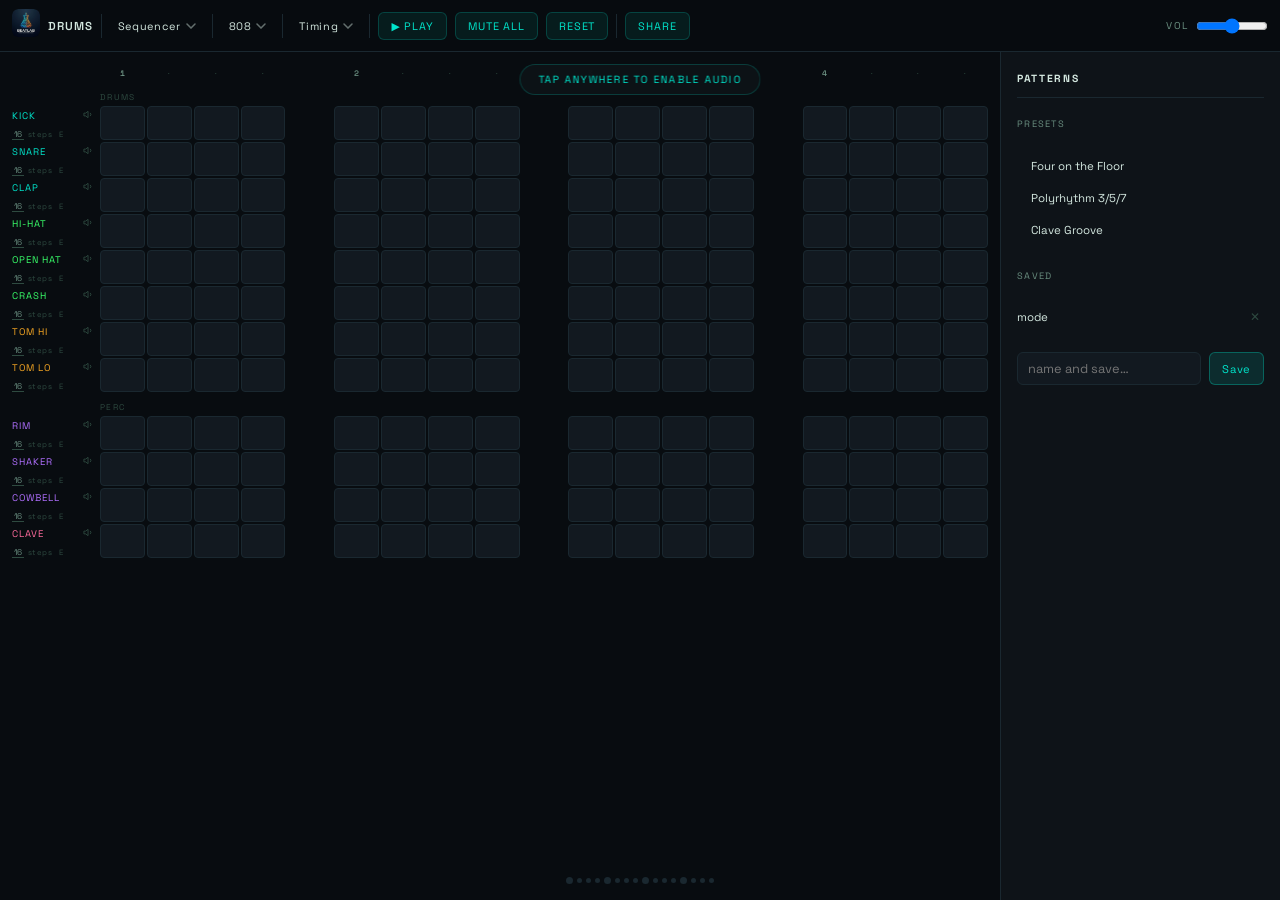
==== drums/index.html @ d1a71ca1 "Drums: fix iOS Safari audio — touchstart unlock + voiceShaker null guard iOS Safari requires AudioCo" ====
<!DOCTYPE html>
<html lang="en">
<head>
<meta charset="UTF-8">
<meta name="viewport" content="width=device-width, initial-scale=1.0, maximum-scale=1.0, user-scalable=no">
<title>Drums — BeatLab</title>
<link rel="icon" type="image/png" href="../icon.png">
<link href="https://fonts.googleapis.com/css2?family=Space+Grotesk:wght@300..700&display=swap" rel="stylesheet">
<style>
  :root {
    --bg:        #080c10;
    --surface:   #0e1318;
    --surface-2: #121920;
    --divider:   #1a2830;
    --text:      #d4e8e0;
    --muted:     #6a8f80;
    --faint:     #2e4a40;
    --teal:      #00e5cc;
    --green:     #39ff6a;
    --amber:     #f5a623;
    --purple:    #b06fff;
    --pink:      #ff6b9d;
    --topbar-h:  52px;
    --label-w:   88px;
    --panel-w:   280px;
  }

  * { box-sizing: border-box; margin: 0; padding: 0; -webkit-tap-highlight-color: transparent; user-select: none; }
  html, body { background: var(--bg); color: var(--text); font-family: 'Space Grotesk', system-ui, sans-serif; -webkit-font-smoothing: antialiased; height: 100%; overflow: hidden; -webkit-overflow-scrolling: touch; }

  /* ── TOP BAR ──────────────────────────────────────────────── */
  #topbar {
    position: fixed; top: 0; left: 0; right: 0; height: var(--topbar-h);
    background: rgba(8,12,16,0.92); backdrop-filter: blur(16px); -webkit-backdrop-filter: blur(16px);
    border-bottom: 1px solid var(--divider);
    display: flex; align-items: center; gap: 8px; padding: 0 12px;
    z-index: 100; overflow-x: auto; overflow-y: hidden;
  }
  .topbar-btn {
    font-family: inherit; font-size: 0.68rem; letter-spacing: 0.08em; text-transform: uppercase;
    color: var(--teal); background: rgba(0,229,204,0.08);
    border: 1px solid rgba(0,229,204,0.2); border-radius: 6px;
    padding: 6px 12px; cursor: pointer; white-space: nowrap; flex-shrink: 0;
    transition: background 120ms, border-color 120ms, color 120ms;
  }
  .topbar-btn:hover   { background: rgba(0,229,204,0.16); }
  .topbar-btn.playing { background: rgba(0,229,204,0.18); border-color: var(--teal); }
  .divider-v { width: 1px; height: 24px; background: var(--divider); flex-shrink: 0; }
  .ctrl-group { display: flex; align-items: center; gap: 8px; flex-shrink: 0; }
  .ctrl-label { font-size: 0.62rem; letter-spacing: 0.12em; text-transform: uppercase; color: var(--muted); }
  .ctrl-value {
    font-size: 0.7rem; color: var(--teal); width: 3.6ch; text-align: center;
    font-variant-numeric: tabular-nums; background: none; border: none;
    border-bottom: 1px solid var(--divider); padding: 0; font-family: inherit;
    -moz-appearance: textfield;
  }
  .ctrl-value:focus { outline: none; border-bottom-color: var(--teal); }
  .ctrl-value::-webkit-inner-spin-button,
  .ctrl-value::-webkit-outer-spin-button { -webkit-appearance: none; }
  #vol-slider { width: 72px; }
  #right-controls { margin-left: auto; display: flex; align-items: center; gap: 8px; flex-shrink: 0; }

  /* ── TOPBAR DROPDOWNS ─────────────────────────────────────── */
  .tb-drop { position: relative; flex-shrink: 0; }
  .tb-drop-btn {
    font-family: inherit; font-size: 0.68rem; letter-spacing: 0.06em;
    color: var(--text); background: none; border: none;
    padding: 6px 8px; cursor: pointer; white-space: nowrap;
    display: flex; align-items: center; gap: 5px;
    border-radius: 6px; transition: background 120ms, color 120ms;
  }
  .tb-drop-btn:hover { background: rgba(255,255,255,0.05); }
  .tb-drop-btn.open { color: var(--teal); }
  .tb-drop-btn svg { opacity: 0.45; transition: opacity 120ms; }
  .tb-drop-btn.open svg, .tb-drop-btn:hover svg { opacity: 0.8; }

  /* App logo button */
  #app-logo-btn {
    width: 28px; height: 28px; border-radius: 6px; flex-shrink: 0;
    background: none; border: none; padding: 0; cursor: pointer;
    overflow: hidden; opacity: 0.85; transition: opacity 120ms;
  }
  #app-logo-btn:hover { opacity: 1; }
  #app-logo-btn.open  { opacity: 1; }
  #app-logo-btn img   { width: 100%; height: 100%; object-fit: cover; display: block; border-radius: 6px; }

  .tb-drop-menu {
    display: none; position: fixed; top: var(--topbar-h); left: auto;
    min-width: 180px; background: var(--surface); border: 1px solid var(--divider);
    border-radius: 8px; z-index: 9000; box-shadow: 0 8px 24px rgba(0,0,0,0.5);
    overflow: hidden; flex-direction: column;
  }
  #app-nav-menu { min-width: 160px; }
  .bl-app-name {
    font-size: 0.72rem; font-weight: 600; letter-spacing: 0.08em;
    text-transform: uppercase; color: var(--text); white-space: nowrap; flex-shrink: 0;
  }
  @media (max-width: 600px) { .bl-app-name { display: none; } }
  .tb-drop-menu.open { display: flex; }
  .tb-drop-item {
    display: flex; align-items: center; gap: 10px;
    padding: 9px 14px; cursor: pointer; font-size: 0.72rem; color: var(--text);
    transition: background 100ms; text-decoration: none; white-space: nowrap;
    background: none; border: none; font-family: inherit; width: 100%; text-align: left;
  }
  .tb-drop-item:hover { background: rgba(0,229,204,0.08); color: var(--teal); }
  .tb-drop-item.active { color: var(--teal); }
  .tb-drop-item .dot { width: 7px; height: 7px; border-radius: 50%; flex-shrink: 0; }
  .tb-drop-divider { height: 1px; background: var(--divider); margin: 4px 0; }

  /* Timing dropdown inner layout */
  #timing-menu { min-width: 200px; padding: 10px 14px; gap: 10px; }
  .timing-row { display: flex; align-items: center; gap: 8px; }
  .timing-lbl { font-size: 0.6rem; letter-spacing: 0.1em; text-transform: uppercase; color: var(--muted); width: 60px; }

  /* Kit selector — now a dropdown */
  #kit-selector { display: none; }

  /* Rec trigger — lives above the pad grid in pads view */
  #pads-rec-trigger {
    font-family: inherit; font-size: 0.68rem; letter-spacing: 0.08em; text-transform: uppercase;
    color: var(--pink); background: rgba(255,107,157,0.08); border: 1px solid rgba(255,107,157,0.25);
    border-radius: 6px; padding: 6px 16px; cursor: pointer; white-space: nowrap; flex-shrink: 0;
    transition: background 120ms;
  }
  #pads-rec-trigger:hover { background: rgba(255,107,157,0.18); }
  #pads-rec-trigger.recording { background: var(--pink); color: #fff; border-color: var(--pink); animation: pulse-rec 500ms ease-in-out infinite; }
  @keyframes pulse-rec { 0%,100% { opacity:1; box-shadow: 0 0 10px var(--pink); } 50% { opacity:0.7; box-shadow: none; } }
  #pads-takes-btn {
    font-family: inherit; font-size: 0.68rem; letter-spacing: 0.08em; text-transform: uppercase;
    color: var(--teal); background: rgba(0,229,204,0.08); border: 1px solid rgba(0,229,204,0.2);
    border-radius: 6px; padding: 6px 14px; cursor: pointer; white-space: nowrap; flex-shrink: 0;
    transition: background 120ms;
  }
  #pads-takes-btn:hover { background: rgba(0,229,204,0.16); }

  /* mode-tab removed — replaced by view dropdown */

  /* ── PATTERNS ─────────────────────────────────────────────── */
  .tb-drop-section-lbl { padding: 6px 14px 3px; font-size: 0.6rem; letter-spacing: 0.12em; text-transform: uppercase; color: var(--muted); }
  #patterns-menu { max-height: calc(100vh - var(--topbar-h) - 24px); overflow-y: auto; overflow-x: hidden; }
  #patterns-list { max-height: none; }
  .pattern-row { display: flex; align-items: center; gap: 6px; padding: 7px 14px; cursor: pointer; transition: background 100ms; }
  .pattern-row:hover { background: rgba(0,229,204,0.08); }
  .pattern-row-name { flex: 1; font-size: 0.72rem; color: var(--text); white-space: nowrap; overflow: hidden; text-overflow: ellipsis; }
  .pattern-row-del { background: none; border: none; color: var(--faint); cursor: pointer; font-size: 0.72rem; padding: 2px 4px; transition: color 120ms; }
  .pattern-row-del:hover { color: var(--pink); }
  #patterns-list-empty { padding: 8px 14px; font-size: 0.68rem; color: var(--muted); }
  #patterns-save-row { display: flex; gap: 6px; padding: 8px 10px; border-top: 1px solid var(--divider); }
  #patterns-name-input { flex: 1; background: var(--surface-2); border: 1px solid var(--divider); border-radius: 4px; color: var(--text); font-size: 0.72rem; padding: 4px 8px; font-family: inherit; outline: none; }
  #patterns-name-input:focus { border-color: var(--teal); }
  #patterns-save-btn { background: rgba(0,229,204,0.12); border: 1px solid rgba(0,229,204,0.3); border-radius: 4px; color: var(--teal); cursor: pointer; font-size: 0.68rem; letter-spacing: 0.06em; padding: 4px 10px; font-family: inherit; transition: background 120ms; }
  #patterns-save-btn:hover { background: rgba(0,229,204,0.22); }

  /* ── SEQUENCER VIEW ───────────────────────────────────────── */
  #seq-view {
    position: fixed; top: var(--topbar-h); left: 0; right: 0; bottom: 0;
    overflow-y: auto; padding: 16px 12px 60px;
    display: flex; flex-direction: column; gap: 2px;
  }
  #seq-view.hidden { display: none; }

  .beat-num { text-align: center; font-size: 0.5rem; letter-spacing: 0.06em; color: var(--faint); font-variant-numeric: tabular-nums; }
  .beat-num.quarter { color: var(--muted); font-weight: 600; }
  .track { display: flex; align-items: center; }
  .track-label { width: var(--label-w); flex-shrink: 0; display: flex; flex-direction: column; justify-content: center; gap: 3px; padding-right: 4px; }
  .track-label-top { display: flex; align-items: center; gap: 4px; }
  .track-name { font-size: 0.6rem; letter-spacing: 0.1em; text-transform: uppercase; color: var(--muted); flex: 1; white-space: nowrap; overflow: hidden; text-overflow: ellipsis; }
  .track-mute { background: none; border: none; cursor: pointer; color: var(--faint); padding: 2px; transition: color 120ms; flex-shrink: 0; }
  .track-mute:hover { color: var(--teal); }
  .track-mute.muted { color: var(--pink); opacity: 0.7; }

  /* Per-track controls row */
  .track-meta { display: flex; align-items: center; gap: 4px; }
  .track-len-input {
    font-family: inherit; font-size: 0.52rem; color: var(--muted);
    background: none; border: none; border-bottom: 1px solid var(--faint);
    width: 2.4ch; text-align: center; padding: 0; outline: none;
    -moz-appearance: textfield; cursor: pointer;
  }
  .track-len-input:focus { border-bottom-color: var(--teal); color: var(--teal); }
  .track-len-input::-webkit-inner-spin-button,
  .track-len-input::-webkit-outer-spin-button { -webkit-appearance: none; }
  .track-len-label { font-size: 0.48rem; letter-spacing: 0.06em; color: var(--faint); }
  .track-euclid-btn {
    font-family: inherit; font-size: 0.48rem; letter-spacing: 0.04em;
    color: var(--faint); background: none; border: none; cursor: pointer;
    padding: 1px 3px; border-radius: 3px; transition: color 120ms, background 120ms;
  }
  .track-euclid-btn:hover { color: var(--amber); background: rgba(245,166,35,0.1); }

  /* Euclidean popover */
  .euclid-pop {
    display: none; position: absolute; z-index: 400;
    background: var(--surface); border: 1px solid var(--divider);
    border-radius: 8px; padding: 10px 12px; box-shadow: 0 8px 24px rgba(0,0,0,0.5);
    flex-direction: column; gap: 8px; min-width: 140px;
  }
  .euclid-pop.open { display: flex; }
  .euclid-pop-title { font-size: 0.58rem; letter-spacing: 0.12em; text-transform: uppercase; color: var(--muted); }
  .euclid-row { display: flex; align-items: center; gap: 6px; }
  .euclid-num {
    font-family: inherit; font-size: 0.72rem; color: var(--text);
    background: var(--surface-2); border: 1px solid var(--divider);
    border-radius: 4px; width: 3.2ch; text-align: center; padding: 4px;
    outline: none; -moz-appearance: textfield;
  }
  .euclid-num:focus { border-color: var(--amber); }
  .euclid-num::-webkit-inner-spin-button,
  .euclid-num::-webkit-outer-spin-button { -webkit-appearance: none; }
  .euclid-sep { font-size: 0.7rem; color: var(--muted); }
  .euclid-fill-btn {
    font-family: inherit; font-size: 0.65rem; letter-spacing: 0.06em;
    color: var(--amber); background: rgba(245,166,35,0.1);
    border: 1px solid rgba(245,166,35,0.3); border-radius: 5px;
    padding: 5px 10px; cursor: pointer; transition: background 120ms; width: 100%;
  }
  .euclid-fill-btn:hover { background: rgba(245,166,35,0.2); }

  /* Steps */
  .steps-row { display: grid; flex: 1; gap: 2px; touch-action: none; }
  .step {
    height: 34px; border-radius: 4px; cursor: pointer;
    border: 1px solid var(--divider); background: var(--surface-2);
    transition: background 80ms, border-color 80ms;
    position: relative; overflow: hidden;
  }
  .step:hover { border-color: color-mix(in srgb, var(--accent, var(--teal)) 50%, transparent); }
  .step.on { background: var(--accent, var(--teal)); border-color: var(--accent, var(--teal)); box-shadow: 0 0 8px color-mix(in srgb, var(--accent, var(--teal)) 50%, transparent); }
  /* probability fill — semi-transparent overlay that dims when prob < 100 */
  .step.on::after { content: ''; position: absolute; inset: 0; background: var(--bg); opacity: 0; transition: opacity 80ms; border-radius: inherit; }
  .step.on[data-prob="75"]::after { opacity: 0.25; }
  .step.on[data-prob="50"]::after { opacity: 0.50; }
  .step.on[data-prob="25"]::after { opacity: 0.68; }
  /* prob label */
  .step.on[data-prob]:not([data-prob="100"])::before {
    content: attr(data-prob) '%';
    position: absolute; inset: 0; display: flex; align-items: center; justify-content: center;
    font-size: 0.44rem; letter-spacing: 0.04em; color: rgba(255,255,255,0.9);
    pointer-events: none; z-index: 1;
  }
  .step.current { border-color: #fff; }
  .step.on.current { background: #fff; border-color: #fff; box-shadow: 0 0 12px rgba(255,255,255,0.5); }
  /* loop-length marker — dim steps beyond a track's own length */
  .step.beyond { opacity: 0.3; }
  .step.beyond.on { opacity: 0.55; }
  .step-gap { width: 4px; height: 34px; }
  @media (pointer: coarse) { .step { height: 40px; border-radius: 6px; background: #1a2830; } }
  .section-label { font-size: 0.52rem; letter-spacing: 0.16em; text-transform: uppercase; color: var(--faint); padding: 8px 0 2px var(--label-w); }

  /* ── BEAT ROW ─────────────────────────────────────────────── */
  #beat-row {
    position: fixed; bottom: 16px; left: 50%; transform: translateX(-50%);
    display: flex; gap: 4px; align-items: center; pointer-events: none;
  }
  #beat-row.hidden { display: none; }
  .beat-dot { width: 5px; height: 5px; border-radius: 50%; background: var(--divider); transition: background 60ms; }
  .beat-dot.quarter { width: 7px; height: 7px; }
  .beat-dot.active { background: var(--teal); box-shadow: 0 0 6px var(--teal); }

  /* ── PADS VIEW ────────────────────────────────────────────── */
  #pads-view {
    display: none; position: fixed; top: var(--topbar-h); left: 0; right: 0; bottom: 0;
    flex-direction: column; align-items: center; justify-content: center;
    gap: 10px; padding: 12px 16px;
    overflow: hidden;
  }
  #pads-view.active { display: flex; }
  #pads-top-row {
    display: flex; align-items: center; gap: 12px; flex-shrink: 0;
  }


  #pad-grid {
    display: grid;
    grid-template-columns: repeat(3, 1fr);
    grid-template-rows: repeat(4, 1fr);
    gap: 12px;
    /* Size to whichever axis is the limiting one, preserving 3:4 aspect ratio */
    /* 58px = top-row (36px button) + gaps + padding */
    width:  min(calc((100vh - var(--topbar-h) - 58px) * 3 / 4), calc(100vw - 32px), 600px);
    height: min(calc(100vh - var(--topbar-h) - 58px), calc((100vw - 32px) * 4 / 3), 800px);
    touch-action: none;
    position: relative;
  }
  #pad-grid.recording { outline: 2px solid var(--pink); outline-offset: 4px; border-radius: 6px; }

  .pad {
    border-radius: 14px; border: 2px solid var(--divider); background: var(--surface);
    display: flex; flex-direction: column; align-items: center; justify-content: center;
    cursor: pointer; touch-action: none; gap: 5px;
    transition: transform 80ms, background 80ms, border-color 80ms, box-shadow 80ms;
    position: relative; overflow: hidden;
  }
  .pad::after {
    content: ''; position: absolute; inset: 0;
    background: var(--pad-color, var(--teal));
    opacity: 0; border-radius: inherit; transition: opacity 300ms;
  }
  .pad.hit::after { opacity: 0.22; transition: opacity 0ms; }
  .pad.hit {
    transform: scale(0.93); border-color: var(--pad-color, var(--teal));
    box-shadow: 0 0 22px color-mix(in srgb, var(--pad-color, var(--teal)) 45%, transparent);
    transition: transform 80ms, border-color 0ms, box-shadow 0ms;
  }
  .pad-name { font-size: 0.7rem; font-weight: 600; letter-spacing: 0.1em; text-transform: uppercase; color: var(--pad-color, var(--teal)); position: relative; z-index: 1; }
  .pad-sub  { font-size: 0.52rem; letter-spacing: 0.08em; text-transform: uppercase; color: var(--muted); position: relative; z-index: 1; }
  .pad-key  { display: none; position: absolute; top: 6px; right: 8px; font-size: 0.58rem; font-weight: 700; color: var(--faint); letter-spacing: 0; z-index: 1; }
  @media (pointer: fine) { .pad-key { display: block; } }

  /* ── RECORDING SHEET ──────────────────────────────────────── */
  #rec-sheet-backdrop {
    display: none; position: fixed; inset: 0; z-index: 200;
    background: rgba(0,0,0,0.4);
  }
  #rec-sheet-backdrop.open { display: block; }

  #rec-sheet {
    position: fixed; bottom: 0; left: 0; right: 0; z-index: 201;
    background: var(--surface); border-top: 1px solid var(--divider);
    border-radius: 20px 20px 0 0;
    transform: translateY(100%);
    transition: transform 280ms cubic-bezier(0.32, 0.72, 0, 1);
    padding-bottom: env(safe-area-inset-bottom, 0);
    max-height: 80vh; overflow-y: auto;
  }
  #rec-sheet.open { transform: translateY(0); }

  #rec-sheet-handle {
    width: 36px; height: 4px; border-radius: 2px; background: var(--divider);
    margin: 12px auto 0;
  }

  #rec-sheet-inner { padding: 16px 20px 24px; }

  .rec-sheet-row { display: flex; align-items: center; justify-content: space-between; margin-bottom: 18px; }
  .rec-sheet-title { font-size: 0.72rem; font-weight: 600; letter-spacing: 0.14em; text-transform: uppercase; color: var(--text); }
  #rec-sheet-close { background: none; border: none; color: var(--muted); cursor: pointer; font-size: 1rem; padding: 4px; transition: color 120ms; }
  #rec-sheet-close:hover { color: var(--text); }

  .rec-section { margin-bottom: 16px; }
  .rec-section-label { font-size: 0.58rem; letter-spacing: 0.14em; text-transform: uppercase; color: var(--muted); margin-bottom: 8px; }

  /* Bar length chips */
  .bar-chips { display: flex; gap: 6px; }
  .bar-chip {
    font-family: inherit; font-size: 0.68rem; letter-spacing: 0.06em;
    color: var(--muted); background: none; border: 1px solid var(--divider);
    border-radius: 6px; padding: 6px 14px; cursor: pointer; transition: all 120ms; flex: 1; text-align: center;
  }
  .bar-chip:hover { color: var(--text); border-color: var(--muted); }
  .bar-chip.active { color: var(--teal); border-color: var(--teal); background: rgba(0,229,204,0.1); }

  /* Timing options — two clear radio-style choices */
  .timing-options { display: flex; gap: 8px; }
  .timing-opt {
    flex: 1; display: flex; flex-direction: column; gap: 3px;
    background: var(--surface-2); border: 1px solid var(--divider);
    border-radius: 8px; padding: 10px 12px; cursor: pointer; text-align: left;
    transition: border-color 120ms, background 120ms;
    font-family: inherit;
  }
  .timing-opt:hover { border-color: var(--muted); }
  .timing-opt.active { border-color: var(--teal); background: rgba(0,229,204,0.06); }
  .timing-opt-name { font-size: 0.7rem; font-weight: 600; color: var(--muted); transition: color 120ms; }
  .timing-opt.active .timing-opt-name { color: var(--teal); }
  .timing-opt-desc { font-size: 0.6rem; color: var(--faint); line-height: 1.3; transition: color 120ms; }
  .timing-opt.active .timing-opt-desc { color: var(--muted); }

  /* Record button in sheet */
  #rec-start-btn {
    width: 100%; font-family: inherit; font-size: 0.78rem; font-weight: 600;
    letter-spacing: 0.1em; text-transform: uppercase;
    color: var(--pink); background: rgba(255,107,157,0.1);
    border: 1px solid rgba(255,107,157,0.35); border-radius: 10px;
    padding: 14px; cursor: pointer; margin-top: 4px; transition: background 120ms;
  }
  #rec-start-btn:hover { background: rgba(255,107,157,0.2); }

  /* Floating count-in pill — overlays the pads without blocking them */
  #rec-countdown-pill {
    visibility: hidden; pointer-events: none;
    background: rgba(8,12,16,0.88); backdrop-filter: blur(12px);
    border: 1px solid var(--amber); border-radius: 999px;
    padding: 6px 18px; white-space: nowrap;
    font-size: 0.8rem; font-weight: 700; letter-spacing: 0.06em; color: var(--amber);
    animation: pill-pulse 500ms ease-in-out infinite;
  }
  #rec-countdown-pill.visible { visibility: visible; }
  @keyframes pill-pulse { 0%,100% { opacity:1; } 50% { opacity:0.6; } }
  #rec-countdown-pill.go { color: var(--pink); border-color: var(--pink); animation: none; }

  /* Save state */
  #rec-save-state { display: none; }
  #rec-save-state.visible { display: block; }
  .rec-save-row { display: flex; gap: 8px; margin-bottom: 12px; }
  #takes-name-input {
    flex: 1; background: var(--surface-2); border: 1px solid var(--divider); border-radius: 6px;
    color: var(--text); font-size: 0.8rem; padding: 8px 12px; font-family: inherit; outline: none;
    transition: border-color 120ms;
  }
  #takes-name-input:focus { border-color: var(--purple); }
  #takes-save-btn {
    background: rgba(176,111,255,0.12); border: 1px solid rgba(176,111,255,0.3);
    border-radius: 6px; color: var(--purple); cursor: pointer; font-size: 0.7rem;
    letter-spacing: 0.06em; padding: 8px 14px; font-family: inherit; white-space: nowrap; transition: background 120ms;
  }
  #takes-save-btn:hover { background: rgba(176,111,255,0.22); }

  /* Takes list */
  #takes-list { max-height: 160px; overflow-y: auto; }
  #takes-list-empty { font-size: 0.68rem; color: var(--muted); padding: 4px 0; }
  .take-row { display: flex; align-items: center; gap: 6px; padding: 7px 0; border-bottom: 1px solid var(--divider); }
  .take-row:last-child { border-bottom: none; }
  .take-row-name { flex: 1; font-size: 0.72rem; color: var(--text); white-space: nowrap; overflow: hidden; text-overflow: ellipsis; }
  .take-row-seq { background: none; border: 1px solid var(--divider); border-radius: 4px; color: var(--muted); cursor: pointer; font-size: 0.6rem; padding: 3px 8px; font-family: inherit; transition: all 100ms; }
  .take-row-seq:hover { color: var(--teal); border-color: var(--teal); }
  .take-row-play { background: none; border: 1px solid var(--divider); border-radius: 4px; color: var(--muted); cursor: pointer; font-size: 0.6rem; padding: 3px 8px; font-family: inherit; transition: all 100ms; }
  .take-row-play:hover { color: var(--green); border-color: var(--green); }
  .take-row-play.active { color: var(--green); border-color: var(--green); }
  .take-row-del { background: none; border: none; color: var(--faint); cursor: pointer; font-size: 0.72rem; padding: 2px 4px; transition: color 120ms; }
  .take-row-del:hover { color: var(--pink); }

  /* ── AUDIO BANNER ─────────────────────────────────────────── */
  #audio-banner {
    position: fixed; top: calc(var(--topbar-h) + 12px); left: 50%; transform: translateX(-50%);
    font-size: 0.65rem; letter-spacing: 0.12em; text-transform: uppercase;
    color: var(--teal); background: rgba(14,19,24,0.9);
    border: 1px solid rgba(0,229,204,0.2); border-radius: 999px;
    padding: 8px 18px; backdrop-filter: blur(12px); z-index: 20; transition: opacity 300ms;
  }
  #audio-banner.hidden { opacity: 0; pointer-events: none; }

  /* ── DESKTOP RIGHT PANEL ──────────────────────────────────── */
  #rec-panel {
    display: none;
    position: fixed; top: var(--topbar-h); right: 0; bottom: 0;
    width: var(--panel-w);
    background: var(--surface); border-left: 1px solid var(--divider);
    flex-direction: column; overflow-y: auto; z-index: 50;
  }
  #rp-pads, #rp-seq { padding: 20px 16px; display: flex; flex-direction: column; gap: 20px; }
  .rp-header {
    font-size: 0.65rem; font-weight: 700; letter-spacing: 0.16em;
    text-transform: uppercase; color: var(--text);
    padding-bottom: 12px; border-bottom: 1px solid var(--divider); flex-shrink: 0;
  }
  .rp-section-lbl { font-size: 0.58rem; letter-spacing: 0.14em; text-transform: uppercase; color: var(--muted); }
  #rp-setup { display: flex; flex-direction: column; gap: 20px; }
  .rp-field { display: flex; flex-direction: column; gap: 8px; }
  #rp-rec-btn {
    width: 100%; font-family: inherit; font-size: 0.78rem; font-weight: 600;
    letter-spacing: 0.1em; text-transform: uppercase;
    color: var(--pink); background: rgba(255,107,157,0.1);
    border: 1px solid rgba(255,107,157,0.35); border-radius: 10px;
    padding: 14px; cursor: pointer; transition: background 120ms;
  }
  #rp-rec-btn:hover { background: rgba(255,107,157,0.2); }
  #rp-rec-btn.recording { background: var(--pink); color: #fff; border-color: var(--pink); animation: pulse-rec 500ms ease-in-out infinite; }

  /* Progress bar */
  #rp-progress-track {
    height: 4px; border-radius: 2px; background: var(--divider); overflow: hidden;
  }
  #rp-progress-bar {
    height: 100%; border-radius: 2px; background: var(--pink);
    width: 100%; transition: width 200ms linear;
  }
  #rp-progress-label {
    font-size: 0.62rem; color: var(--muted); margin-top: 6px; text-align: center;
    font-variant-numeric: tabular-nums;
  }

  /* Takes / patterns lists in panel — reuse existing .take-row, .pattern-row styles */
  #rp-takes-list .take-row, #rp-patterns-list .pattern-row { padding: 6px 0; }
  #rp-takes-list-empty, #rp-patterns-list-empty { font-size: 0.68rem; color: var(--muted); padding: 4px 0; }

  /* Save row in panel */
  #rp-save .rec-save-row, #rp-patterns-save-row { margin-top: 0; }
  #rp-name-input, #rp-patterns-name-input {
    flex: 1; background: var(--surface-2); border: 1px solid var(--divider); border-radius: 6px;
    color: var(--text); font-size: 0.8rem; padding: 7px 10px; font-family: inherit; outline: none;
    transition: border-color 120ms;
  }
  #rp-name-input:focus { border-color: var(--purple); }
  #rp-patterns-name-input:focus { border-color: var(--teal); }
  #rp-save-btn, #rp-patterns-save-btn {
    background: rgba(176,111,255,0.12); border: 1px solid rgba(176,111,255,0.3);
    border-radius: 6px; color: var(--purple); cursor: pointer; font-size: 0.7rem;
    letter-spacing: 0.06em; padding: 7px 12px; font-family: inherit; white-space: nowrap; transition: background 120ms;
  }
  #rp-save-btn:hover { background: rgba(176,111,255,0.22); }
  #rp-patterns-save-btn {
    background: rgba(0,229,204,0.12); border-color: rgba(0,229,204,0.3); color: var(--teal);
  }
  #rp-patterns-save-btn:hover { background: rgba(0,229,204,0.22); }

  /* Countdown pill also visible on desktop (in panel area) */
  #rp-countdown { font-size: 0.8rem; font-weight: 700; color: var(--amber); text-align: center; }
  #rp-countdown.go { color: var(--pink); }

  /* ── DESKTOP BREAKPOINT ───────────────────────────────────── */
  @media (min-width: 900px) {
    #rec-panel { display: flex; }
    #seq-view  { right: var(--panel-w); }
    #pads-view { right: var(--panel-w); }
    /* Suppress mobile-only UI */
    #rec-sheet, #rec-sheet-backdrop { display: none !important; }
    #patterns-drop, #patterns-divider { display: none !important; }
    #pads-rec-trigger, #pads-takes-btn { display: none !important; }
  }
</style>
</head>
<body>

<header id="topbar">

  <!-- BeatLab nav dropdown -->
  <div class="tb-drop" id="app-nav-drop">
    <button id="app-logo-btn" title="BeatLab apps"><img src="../icon.png" alt="BeatLab"></button>
  </div>

  <span class="bl-app-name">Drums</span>

  <div class="divider-v"></div>

  <!-- View dropdown: Sequencer / Pads -->
  <div class="tb-drop" id="view-drop">
    <button class="tb-drop-btn" id="view-drop-btn">
      Sequencer
      <svg width="10" height="6" viewBox="0 0 10 6" fill="none"><path d="M1 1l4 4 4-4" stroke="currentColor" stroke-width="1.5" stroke-linecap="round"/></svg>
    </button>
  </div>

  <div class="divider-v"></div>

  <!-- Kit dropdown -->
  <div class="tb-drop" id="kit-drop">
    <button class="tb-drop-btn" id="kit-drop-btn">
      Kit
      <svg width="10" height="6" viewBox="0 0 10 6" fill="none"><path d="M1 1l4 4 4-4" stroke="currentColor" stroke-width="1.5" stroke-linecap="round"/></svg>
    </button>
  </div>

  <div class="divider-v"></div>

  <!-- Timing dropdown: steps + time sig -->
  <div class="tb-drop" id="timing-drop">
    <button class="tb-drop-btn" id="timing-drop-btn">
      Timing
      <svg width="10" height="6" viewBox="0 0 10 6" fill="none"><path d="M1 1l4 4 4-4" stroke="currentColor" stroke-width="1.5" stroke-linecap="round"/></svg>
    </button>
  </div>

  <div class="divider-v" id="patterns-divider"></div>

  <!-- Patterns dropdown — sequencer only, beside Timing -->
  <div class="tb-drop" id="patterns-drop">
    <button class="tb-drop-btn" id="patterns-btn">
      Patterns
      <svg width="10" height="6" viewBox="0 0 10 6" fill="none"><path d="M1 1l4 4 4-4" stroke="currentColor" stroke-width="1.5" stroke-linecap="round"/></svg>
    </button>
  </div>

  <div class="divider-v"></div>

  <!-- hidden kit-selector kept for JS compat -->
  <div id="kit-selector" style="display:none;"></div>

  <!-- Sequencer-only controls -->
  <div id="seq-controls" style="display:contents;">
    <button class="topbar-btn" id="play-btn">▶ Play</button>
    <button class="topbar-btn" id="mute-all-btn">Mute All</button>
    <button class="topbar-btn" id="clear-btn">Reset</button>
    <div class="divider-v"></div>
    <button class="topbar-btn" id="share-btn">Share</button>
  </div>

  <div id="right-controls">
    <div class="ctrl-group">
      <span class="ctrl-label">Vol</span>
      <input type="range" id="vol-slider" min="0" max="1" step="0.01" value="0.5">
    </div>
  </div>
</header>

<!-- Sequencer view -->
<div id="seq-view"></div>

<!-- Pads view -->
<div id="pads-view" style="position:relative;">
  <div id="pads-top-row">
    <button id="pads-rec-trigger">⏺ Rec</button>
    <div id="rec-countdown-pill"></div>
    <button id="pads-takes-btn" style="display:none;"></button>
  </div>
  <div id="pad-grid"></div>
</div>

<div id="beat-row"></div>
<div id="audio-banner">tap anywhere to enable audio</div>

<!-- Recording sheet -->
<div id="rec-sheet-backdrop"></div>
<div id="rec-sheet" role="dialog" aria-modal="true">
  <div id="rec-sheet-handle"></div>
  <div id="rec-sheet-inner">

    <!-- Header -->
    <div class="rec-sheet-row">
      <span class="rec-sheet-title" id="rec-sheet-title">Record a take</span>
      <button id="rec-sheet-close">✕</button>
    </div>

    <!-- Setup state -->
    <div id="rec-setup">
      <div class="rec-section">
        <div class="rec-section-label">Loop length</div>
        <div class="bar-chips">
          <button class="bar-chip active" data-bars="1">1 bar</button>
          <button class="bar-chip" data-bars="2">2 bars</button>
          <button class="bar-chip" data-bars="4">4 bars</button>
          <button class="bar-chip" data-bars="8">8 bars</button>
        </div>
      </div>

      <div class="rec-section">
        <div class="rec-section-label">Timing</div>
        <div class="timing-options">
          <button class="timing-opt" data-quantize="true">
            <span class="timing-opt-name">Snap to grid</span>
            <span class="timing-opt-desc">Each hit aligns to the nearest 16th note — tight and sequencer-ready</span>
          </button>
          <button class="timing-opt active" data-quantize="false">
            <span class="timing-opt-name">Free timing</span>
            <span class="timing-opt-desc">Records exactly when you tap — keeps your natural feel and groove</span>
          </button>
        </div>
      </div>

      <button id="rec-start-btn">● Start recording</button>
    </div>

    <!-- Save state (shown after recording stops) -->
    <div id="rec-save-state">
      <div class="rec-section">
        <div class="rec-section-label">New take</div>
        <div class="take-row" id="pending-take-row">
          <span class="take-row-name" style="color:var(--muted);font-style:italic;">unsaved</span>
          <button id="pending-play-btn" class="take-row-play" title="Loop on pads">▶</button>
          <button id="pending-seq-btn" class="take-row-seq" title="Load into step sequencer">→ Seq</button>
        </div>
        <div class="rec-save-row" style="margin-top:10px;">
          <input id="takes-name-input" type="text" placeholder="name and save…" spellcheck="false">
          <button id="takes-save-btn">Save</button>
        </div>
      </div>
      <div class="rec-section">
        <div class="rec-section-label">Saved takes</div>
        <div style="font-size:0.62rem;color:var(--muted);margin-bottom:8px;">▶ loops on pads &nbsp;·&nbsp; → Seq loads into step grid</div>
        <div id="takes-list"></div>
      </div>
    </div>

  </div>
</div>

<script type="module">
import { makeImpulse, makePinkNoise, makeWhiteNoise } from '../core/audio.js';
import { savePattern, loadPattern, listPatterns, deletePattern, getVolume, setVolume } from '../core/storage.js';

(() => {
  'use strict';

  const APP_ID    = 'drums';
  const REC_ID    = 'drums:rec';
  const LOOKAHEAD = 0.1;
  const TICK_MS   = 25;

  const STEPS_PER_BEAT = 4; // 16th-note resolution — never changes
  let BEATS_PER_BAR = 4;
  let STEPS = BEATS_PER_BAR * STEPS_PER_BEAT; // 16
  let bpm   = 120;
  let mode  = 'seq';
  function stepDuration() { return 60 / bpm / STEPS_PER_BEAT; }
  function beatDuration()  { return 60 / bpm; }

  /* ── TRACKS ───────────────────────────────────────────────── */
  const TRACKS = [
    { id:'kick',    name:'Kick',     sub:'drum',   section:'Drums', color:'var(--teal)',   key:'Q' },
    { id:'snare',   name:'Snare',    sub:'drum',   section:'Drums', color:'var(--teal)',   key:'W' },
    { id:'clap',    name:'Clap',     sub:'drum',   section:'Drums', color:'var(--teal)',   key:'E' },
    { id:'hihat',   name:'Hi-Hat',   sub:'cymbal', section:'Drums', color:'var(--green)',  key:'R' },
    { id:'openhat', name:'Open Hat', sub:'cymbal', section:'Drums', color:'var(--green)',  key:'A' },
    { id:'crash',   name:'Crash',    sub:'cymbal', section:'Drums', color:'var(--green)',  key:'S' },
    { id:'tomhi',   name:'Tom Hi',   sub:'tom',    section:'Drums', color:'var(--amber)',  key:'D' },
    { id:'tomlo',   name:'Tom Lo',   sub:'tom',    section:'Drums', color:'var(--amber)',  key:'F' },
    { id:'rim',     name:'Rim',      sub:'perc',   section:'Perc',  color:'var(--purple)', key:'Z' },
    { id:'shaker',  name:'Shaker',   sub:'perc',   section:'Perc',  color:'var(--purple)', key:'X' },
    { id:'cowbell', name:'Cowbell',  sub:'perc',   section:'Perc',  color:'var(--purple)', key:'C' },
    { id:'clave',   name:'Clave',    sub:'perc',   section:'Perc',  color:'var(--pink)',   key:'V' },
  ];
  const KEY_TO_TRACK = Object.fromEntries(TRACKS.map(t => [t.key, t.id]));

  let dirty = false; // true if unsaved changes exist since last load/save/reset

  const state = {};
  // steps: array of {on: bool, prob: 100|75|50|25}
  // trackLen: how many steps this track loops over (0 = follow global STEPS)
  // trackPos: per-track playhead
  TRACKS.forEach(t => {
    state[t.id] = {
      steps: Array(32).fill(null).map(() => ({ on: false, prob: 100 })),
      muted: false,
      trackLen: 0,
      trackPos: 0,
    };
  });

  /* ── KITS ─────────────────────────────────────────────────── */
  const KITS = {
    '808': {
      kick:    { startFreq:150, endFreq:40,  decay:0.45, gain:1.8  },
      snare:   { bodyFreq:220,  bodyDecay:0.12, noiseHp:2000, noiseDecay:0.18, noiseGain:1.2 },
      clap:    { hp:1600, decay:0.07, gain:0.9  },
      hihat:   { hp:7000, decay:0.06, gain:1.4  },
      openhat: { hp:7000, decay:0.35, gain:1.2  },
      crash:   { hp:3000, bp:8000,  decay:1.4,  gain:1.0  },
      tomhi:   { startFreq:200, endFreq:80,  decay:0.30, gain:1.3  },
      tomlo:   { startFreq:100, endFreq:45,  decay:0.45, gain:1.5  },
      rim:     { freq:400,  decay:0.04, gain:0.6  },
      shaker:  { hp:8000,  decay:0.05, gain:0.6  },
      cowbell: { freq1:540, freq2:840, decay:0.40, gain:0.8  },
      clave:   { freq:2400, decay:0.025,gain:1.0  },
    },
    'acoustic': {
      kick:    { startFreq:100, endFreq:50,  decay:0.55, gain:1.6  },
      snare:   { bodyFreq:180,  bodyDecay:0.15, noiseHp:1500, noiseDecay:0.24, noiseGain:1.0 },
      clap:    { hp:1200, decay:0.10, gain:0.8  },
      hihat:   { hp:8000, decay:0.04, gain:1.2  },
      openhat: { hp:6000, decay:0.50, gain:1.0  },
      crash:   { hp:2500, bp:6000,  decay:2.0,  gain:0.9  },
      tomhi:   { startFreq:250, endFreq:100, decay:0.25, gain:1.2  },
      tomlo:   { startFreq:130, endFreq:55,  decay:0.40, gain:1.4  },
      rim:     { freq:600,  decay:0.03, gain:0.7  },
      shaker:  { hp:7000,  decay:0.08, gain:0.5  },
      cowbell: { freq1:560, freq2:880, decay:0.30, gain:0.7  },
      clave:   { freq:2800, decay:0.02, gain:0.9  },
    },
    'lo-fi': {
      kick:    { startFreq:120, endFreq:35,  decay:0.60, gain:2.0  },
      snare:   { bodyFreq:200,  bodyDecay:0.10, noiseHp:1800, noiseDecay:0.28, noiseGain:1.4 },
      clap:    { hp:1400, decay:0.09, gain:1.0  },
      hihat:   { hp:6000, decay:0.08, gain:1.0  },
      openhat: { hp:5500, decay:0.40, gain:0.9  },
      crash:   { hp:2000, bp:5000,  decay:1.8,  gain:0.8  },
      tomhi:   { startFreq:180, endFreq:70,  decay:0.35, gain:1.2  },
      tomlo:   { startFreq:90,  endFreq:40,  decay:0.50, gain:1.6  },
      rim:     { freq:350,  decay:0.05, gain:0.7  },
      shaker:  { hp:7500,  decay:0.07, gain:0.7  },
      cowbell: { freq1:500, freq2:780, decay:0.50, gain:0.9  },
      clave:   { freq:2200, decay:0.03, gain:1.1  },
    },
    'electronic': {
      kick:    { startFreq:200, endFreq:30,  decay:0.30, gain:2.2  },
      snare:   { bodyFreq:300,  bodyDecay:0.08, noiseHp:3000, noiseDecay:0.12, noiseGain:1.5 },
      clap:    { hp:2000, decay:0.05, gain:1.2  },
      hihat:   { hp:9000, decay:0.03, gain:1.6  },
      openhat: { hp:8000, decay:0.25, gain:1.4  },
      crash:   { hp:4000, bp:10000, decay:1.0,  gain:1.2  },
      tomhi:   { startFreq:300, endFreq:100, decay:0.20, gain:1.5  },
      tomlo:   { startFreq:150, endFreq:40,  decay:0.35, gain:1.8  },
      rim:     { freq:500,  decay:0.03, gain:0.8  },
      shaker:  { hp:9000,  decay:0.04, gain:0.8  },
      cowbell: { freq1:580, freq2:920, decay:0.25, gain:1.0  },
      clave:   { freq:3000, decay:0.02, gain:1.2  },
    },
  };

  let currentKit = '808';

  /* ── AUDIO ENGINE ─────────────────────────────────────────── */
  let ctx, masterGain, compressor, reverbConvolver, reverbReturn;
  let pinkBuf, whiteBuf;

  function initAudio() {
    ctx = new (window.AudioContext || window.webkitAudioContext)();
    ctx.resume(); // iOS requires resume() in the same gesture frame as creation
    masterGain = ctx.createGain();
    masterGain.gain.value = getVolume(0.5);
    compressor = ctx.createDynamicsCompressor();
    compressor.threshold.value = -18; compressor.ratio.value = 4;
    masterGain.connect(compressor); compressor.connect(ctx.destination);
    reverbConvolver = ctx.createConvolver();
    reverbReturn = ctx.createGain(); reverbReturn.gain.value = 0.75;
    reverbConvolver.connect(reverbReturn); reverbReturn.connect(masterGain);
    // Defer heavy buffer generation so initAudio() returns fast inside the gesture handler
    setTimeout(() => {
      reverbConvolver.buffer = makeImpulse(ctx, 2.2, 2.5);
      pinkBuf  = makePinkNoise(ctx, 2);
      whiteBuf = makeWhiteNoise(ctx, 2);
    }, 0);
  }

  function reverbSend(g, amt) {
    const s = ctx.createGain(); s.gain.value = amt ?? 0.15;
    g.connect(s); s.connect(reverbConvolver);
  }

  /* ── VOICES ───────────────────────────────────────────────── */
  function voiceKick(time, p) {
    const osc = ctx.createOscillator(), g = ctx.createGain();
    osc.type = 'sine';
    osc.frequency.setValueAtTime(p.startFreq, time);
    osc.frequency.exponentialRampToValueAtTime(p.endFreq, time + 0.08);
    g.gain.setValueAtTime(p.gain, time);
    g.gain.exponentialRampToValueAtTime(0.001, time + p.decay);
    osc.connect(g); g.connect(masterGain);
    osc.start(time); osc.stop(time + p.decay + 0.05);
  }
  function voiceSnare(time, p) {
    const body = ctx.createOscillator(), bg = ctx.createGain();
    body.type = 'triangle';
    body.frequency.setValueAtTime(p.bodyFreq, time);
    body.frequency.exponentialRampToValueAtTime(p.bodyFreq * 0.45, time + 0.06);
    bg.gain.setValueAtTime(1.0, time); bg.gain.exponentialRampToValueAtTime(0.001, time + p.bodyDecay);
    body.connect(bg); bg.connect(masterGain);
    body.start(time); body.stop(time + p.bodyDecay + 0.03);
    if (!pinkBuf) return;
    const ns = ctx.createBufferSource(), hp = ctx.createBiquadFilter(), ng = ctx.createGain();
    ns.buffer = pinkBuf; hp.type = 'highpass'; hp.frequency.value = p.noiseHp;
    ng.gain.setValueAtTime(p.noiseGain, time); ng.gain.exponentialRampToValueAtTime(0.001, time + p.noiseDecay);
    ns.connect(hp); hp.connect(ng); ng.connect(masterGain); reverbSend(ng, 0.12);
    ns.start(time); ns.stop(time + p.noiseDecay + 0.02);
  }
  function voiceClap(time, p) {
    if (!pinkBuf) return;
    [0, 0.008, 0.018].forEach(offset => {
      const ns = ctx.createBufferSource(), hp = ctx.createBiquadFilter(), g = ctx.createGain();
      ns.buffer = pinkBuf; hp.type = 'highpass'; hp.frequency.value = p.hp;
      g.gain.setValueAtTime(p.gain, time + offset); g.gain.exponentialRampToValueAtTime(0.001, time + offset + p.decay);
      ns.connect(hp); hp.connect(g); g.connect(masterGain); reverbSend(g, 0.18);
      ns.start(time + offset); ns.stop(time + offset + p.decay + 0.02);
    });
  }
  function voiceHihat(time, p) {
    if (!whiteBuf) return;
    const ns = ctx.createBufferSource(), hp = ctx.createBiquadFilter(), g = ctx.createGain();
    ns.buffer = whiteBuf; hp.type = 'highpass'; hp.frequency.value = p.hp;
    g.gain.setValueAtTime(p.gain, time); g.gain.exponentialRampToValueAtTime(0.001, time + p.decay);
    ns.connect(hp); hp.connect(g); g.connect(masterGain);
    ns.start(time); ns.stop(time + p.decay + 0.02);
  }
  function voiceOpenhat(time, p) {
    if (!whiteBuf) return;
    const ns = ctx.createBufferSource(), hp = ctx.createBiquadFilter(), g = ctx.createGain();
    ns.buffer = whiteBuf; hp.type = 'highpass'; hp.frequency.value = p.hp;
    g.gain.setValueAtTime(p.gain, time); g.gain.exponentialRampToValueAtTime(0.001, time + p.decay);
    ns.connect(hp); hp.connect(g); g.connect(masterGain); reverbSend(g, 0.1);
    ns.start(time); ns.stop(time + p.decay + 0.03);
  }
  function voiceCrash(time, p) {
    if (!whiteBuf) return;
    const ns = ctx.createBufferSource(); ns.buffer = whiteBuf;
    const hp = ctx.createBiquadFilter(); hp.type = 'highpass'; hp.frequency.value = p.hp;
    const bp = ctx.createBiquadFilter(); bp.type = 'bandpass'; bp.frequency.value = p.bp; bp.Q.value = 0.5;
    const g = ctx.createGain();
    g.gain.setValueAtTime(p.gain, time); g.gain.exponentialRampToValueAtTime(0.001, time + p.decay);
    ns.connect(hp); hp.connect(bp); bp.connect(g); g.connect(masterGain); reverbSend(g, 0.25);
    ns.start(time); ns.stop(time + p.decay + 0.1);
  }
  function voiceTom(time, p) {
    const osc = ctx.createOscillator(), g = ctx.createGain();
    osc.type = 'sine';
    osc.frequency.setValueAtTime(p.startFreq, time);
    osc.frequency.exponentialRampToValueAtTime(p.endFreq, time + p.decay * 0.4);
    g.gain.setValueAtTime(p.gain, time); g.gain.exponentialRampToValueAtTime(0.001, time + p.decay);
    osc.connect(g); g.connect(masterGain);
    osc.start(time); osc.stop(time + p.decay + 0.05);
  }
  function voiceRim(time, p) {
    const osc = ctx.createOscillator(), g = ctx.createGain();
    osc.type = 'square'; osc.frequency.value = p.freq;
    g.gain.setValueAtTime(p.gain, time); g.gain.exponentialRampToValueAtTime(0.001, time + p.decay);
    osc.connect(g); g.connect(masterGain);
    osc.start(time); osc.stop(time + p.decay + 0.01);
  }
  function voiceShaker(time, p) {
    if (!whiteBuf) return;
    const ns = ctx.createBufferSource(), hp = ctx.createBiquadFilter(), g = ctx.createGain();
    ns.buffer = whiteBuf; hp.type = 'highpass'; hp.frequency.value = p.hp;
    g.gain.setValueAtTime(p.gain, time); g.gain.exponentialRampToValueAtTime(0.001, time + p.decay);
    ns.connect(hp); hp.connect(g); g.connect(masterGain);
    ns.start(time); ns.stop(time + p.decay + 0.01);
  }
  function voiceCowbell(time, p) {
    const osc1 = ctx.createOscillator(), osc2 = ctx.createOscillator(), g = ctx.createGain();
    osc1.type = 'square'; osc1.frequency.value = p.freq1;
    osc2.type = 'square'; osc2.frequency.value = p.freq2;
    g.gain.setValueAtTime(p.gain, time); g.gain.exponentialRampToValueAtTime(0.001, time + p.decay);
    osc1.connect(g); osc2.connect(g); g.connect(masterGain); reverbSend(g, 0.1);
    osc1.start(time); osc1.stop(time + p.decay + 0.05);
    osc2.start(time); osc2.stop(time + p.decay + 0.05);
  }
  function voiceClave(time, p) {
    const osc = ctx.createOscillator(), g = ctx.createGain();
    osc.type = 'sine'; osc.frequency.value = p.freq;
    g.gain.setValueAtTime(p.gain, time); g.gain.exponentialRampToValueAtTime(0.001, time + p.decay);
    osc.connect(g); g.connect(masterGain);
    osc.start(time); osc.stop(time + p.decay + 0.01);
  }

  function voice(id, time) {
    const p = KITS[currentKit][id];
    switch (id) {
      case 'kick':    voiceKick(time, p);    break;
      case 'snare':   voiceSnare(time, p);   break;
      case 'clap':    voiceClap(time, p);    break;
      case 'hihat':   voiceHihat(time, p);   break;
      case 'openhat': voiceOpenhat(time, p); break;
      case 'crash':   voiceCrash(time, p);   break;
      case 'tomhi':   voiceTom(time, p);     break;
      case 'tomlo':   voiceTom(time, p);     break;
      case 'rim':     voiceRim(time, p);     break;
      case 'shaker':  voiceShaker(time, p);  break;
      case 'cowbell': voiceCowbell(time, p); break;
      case 'clave':   voiceClave(time, p);   break;
    }
  }

  /* ── SCHEDULER ────────────────────────────────────────────── */
  let playing = false, currentStep = 0, nextBeatTime = 0, tickTimer = null;

  function scheduleStep(globalStep, time) {
    TRACKS.forEach(t => {
      const ts = state[t.id];
      if (ts.muted) return;
      const len = ts.trackLen || STEPS;
      const s = ts.trackPos % len;
      const cell = ts.steps[s];
      if (cell && cell.on && Math.random() * 100 < cell.prob) voice(t.id, time);
      ts.trackPos = (s + 1) % len;
    });
    const msUntil = Math.max(0, (time - ctx.currentTime) * 1000);
    setTimeout(() => updatePlayhead(globalStep), msUntil);
  }

  function tick() {
    while (nextBeatTime < ctx.currentTime + LOOKAHEAD) {
      scheduleStep(currentStep, nextBeatTime);
      nextBeatTime += stepDuration();
      currentStep = (currentStep + 1) % STEPS;
    }
    tickLiveLoop(ctx.currentTime);
  }

  /* ── LIVE LOOP ────────────────────────────────────────────── */
  let liveLoop = null; // { take, loopStart, scheduledThrough }
  let liveLoopTimer = null;

  function startLiveLoop(take, name) {
    if (!ctx) initAudio();
    ctx.resume();
    stopLiveLoop();
    liveLoop = {
      take, _name: name || '',
      loopStart: ctx.currentTime + 0.05,
      scheduledThrough: ctx.currentTime,
    };
    if (!liveLoopTimer) liveLoopTimer = setInterval(() => tickLiveLoop(ctx.currentTime), TICK_MS);
    renderTakesList();
    updatePadsTakesBtn();
    renderRpTakesList();
  }

  function updatePadsTakesBtn() {
    const btn = document.getElementById('pads-takes-btn');
    const names = listPatterns(REC_ID);
    if (liveLoop) {
      btn.style.display = '';
      btn.textContent = '◼ Stop';
      btn.style.color = 'var(--pink)';
      btn.style.background = 'rgba(255,107,157,0.08)';
      btn.style.borderColor = 'rgba(255,107,157,0.25)';
    } else {
      btn.style.color = ''; btn.style.background = ''; btn.style.borderColor = '';
      btn.style.display = names.length ? '' : 'none';
      btn.textContent = `▶ Takes (${names.length})`;
    }
  }

  function stopLiveLoop() {
    const wasPending = liveLoop?._name === '__pending__';
    liveLoop = null;
    clearInterval(liveLoopTimer); liveLoopTimer = null;
    if (wasPending && pendingTake) {
      showSaveState();   // mobile sheet
      showRpSave();      // desktop panel
    }
    renderTakesList(); renderTakesNav(); updatePadsTakesBtn(); renderRpTakesList();
  }

  function tickLiveLoop(now) {
    if (!liveLoop) return;
    const { take } = liveLoop;
    const loopDur = take.bars * 4 * beatDuration();
    const horizon = now + LOOKAHEAD;
    take.events.forEach(ev => {
      const beatSec = ev.beat * beatDuration();
      const firstCycle = Math.max(0, Math.floor((liveLoop.scheduledThrough - liveLoop.loopStart) / loopDur));
      const lastCycle  = Math.ceil((horizon - liveLoop.loopStart) / loopDur);
      for (let c = firstCycle; c < lastCycle; c++) {
        const t = liveLoop.loopStart + c * loopDur + beatSec;
        if (t >= liveLoop.scheduledThrough && t < horizon) {
          voice(ev.id, t);
          const pad = document.querySelector(`.pad[data-track-id="${ev.id}"]`);
          if (pad) {
            const delay = Math.max(0, (t - ctx.currentTime) * 1000);
            setTimeout(() => { pad.classList.add('hit'); setTimeout(() => pad.classList.remove('hit'), 80); }, delay);
          }
        }
      }
    });
    liveLoop.scheduledThrough = horizon;
  }

  function startTransport() {
    if (!ctx) initAudio();
    ctx.resume();
    playing = true; currentStep = 0; nextBeatTime = ctx.currentTime + 0.05;
    TRACKS.forEach(t => { state[t.id].trackPos = 0; });
    tickTimer = setInterval(tick, TICK_MS);
    document.getElementById('play-btn').textContent = '◼ Stop';
    document.getElementById('play-btn').classList.add('playing');
  }

  function stopTransport() {
    playing = false; clearInterval(tickTimer); clearPlayhead();
    document.getElementById('play-btn').textContent = '▶ Play';
    document.getElementById('play-btn').classList.remove('playing');
  }

  function toggleTransport() { playing ? stopTransport() : startTransport(); }

  /* ── PLAYHEAD ─────────────────────────────────────────────── */
  let lastStep = -1;

  function updatePlayhead(step) {
    if (lastStep >= 0) {
      document.querySelectorAll(`.step[data-step="${lastStep}"]`).forEach(el => el.classList.remove('current'));
      const prev = document.querySelectorAll('.beat-dot')[lastStep];
      if (prev) prev.classList.remove('active');
    }
    document.querySelectorAll(`.step[data-step="${step}"]`).forEach(el => el.classList.add('current'));
    const dot = document.querySelectorAll('.beat-dot')[step];
    if (dot) dot.classList.add('active');
    lastStep = step;
  }

  function clearPlayhead() {
    document.querySelectorAll('.step.current').forEach(el => el.classList.remove('current'));
    document.querySelectorAll('.beat-dot.active').forEach(el => el.classList.remove('active'));
    lastStep = -1;
  }

  /* ── SEQUENCER GRID ───────────────────────────────────────── */
  const gridColsStyle = () => `repeat(${STEPS + Math.floor(STEPS / STEPS_PER_BEAT) - 1}, 1fr)`;

  function buildGrid() {
    const view = document.getElementById('seq-view');
    view.innerHTML = '';
    const header = document.createElement('div');
    header.style.cssText = 'display:flex;align-items:center;margin-bottom:4px;';
    const spacer = document.createElement('div');
    spacer.style.cssText = `width:var(--label-w);flex-shrink:0;`;
    header.appendChild(spacer);
    const nums = document.createElement('div');
    nums.style.cssText = `display:grid;flex:1;grid-template-columns:${gridColsStyle()};gap:2px;`;
    for (let i = 0; i < STEPS; i++) {
      if (i > 0 && i % STEPS_PER_BEAT === 0) { const gap = document.createElement('div'); gap.style.width = '4px'; nums.appendChild(gap); }
      const n = document.createElement('div');
      n.className = 'beat-num' + (i % STEPS_PER_BEAT === 0 ? ' quarter' : '');
      n.textContent = i % STEPS_PER_BEAT === 0 ? String(Math.floor(i / STEPS_PER_BEAT) + 1) : '·';
      nums.appendChild(n);
    }
    header.appendChild(nums); view.appendChild(header);

    let lastSection = null;
    TRACKS.forEach(track => {
      if (track.section !== lastSection) {
        const lbl = document.createElement('div');
        lbl.className = 'section-label'; lbl.textContent = track.section;
        view.appendChild(lbl); lastSection = track.section;
      }
      view.appendChild(buildTrackRow(track));
    });
  }

  // Global drag state — shared across all rows so vertical drag works
  let seqDragIntent = null;
  let holdTimer = null;
  function initSeqDrag() {
    const view = document.getElementById('seq-view');

    // Close euclidean popovers when clicking outside
    view.addEventListener('pointerdown', e => {
      if (openEuclidPop && !e.target.closest('.euclid-pop') && !e.target.closest('.track-euclid-btn')) {
        openEuclidPop.classList.remove('open');
        openEuclidPop = null;
      }
    }, { capture: true });
    document.addEventListener('pointerdown', e => {
      if (openEuclidPop && !e.target.closest('.euclid-pop') && !e.target.closest('.track-euclid-btn')) {
        openEuclidPop.classList.remove('open');
        openEuclidPop = null;
      }
    }, { capture: true });

    view.addEventListener('pointerdown', e => {
      const btn = e.target.closest('.step'); if (!btn) return;
      if (btn.classList.contains('beyond')) return; // grey zone is read-only
      e.preventDefault();
      const ts = state[btn.dataset.trackId]; if (!ts) return;
      const s = parseInt(btn.dataset.step, 10);
      const cell = ts.steps[s];
      // Right-click or long-press on an active step cycles probability
      if (e.button === 2 || e.pointerType === 'touch') {
        if (cell.on) {
          holdTimer = setTimeout(() => {
            holdTimer = null;
            cycleProbability(ts, btn, s);
            seqDragIntent = null; // prevent drag after long press
          }, 400);
        }
      }
      seqDragIntent = cell.on ? 'off' : 'on';
      applyStep(ts, btn, s, seqDragIntent);
      view.setPointerCapture(e.pointerId);
    });
    view.addEventListener('contextmenu', e => {
      const btn = e.target.closest('.step'); if (!btn) return;
      e.preventDefault();
      const ts = state[btn.dataset.trackId]; if (!ts) return;
      cycleProbability(ts, btn, parseInt(btn.dataset.step, 10));
      seqDragIntent = null;
    });
    view.addEventListener('pointermove', e => {
      if (holdTimer) { clearTimeout(holdTimer); holdTimer = null; }
      if (seqDragIntent === null) return;
      e.preventDefault();
      const target = document.elementFromPoint(e.clientX, e.clientY)?.closest('.step');
      if (!target) return;
      const ts = state[target.dataset.trackId]; if (!ts) return;
      applyStep(ts, target, parseInt(target.dataset.step, 10), seqDragIntent);
    }, { passive: false });
    view.addEventListener('pointerup', () => {
      if (holdTimer) { clearTimeout(holdTimer); holdTimer = null; }
      seqDragIntent = null;
    });
    view.addEventListener('pointercancel', () => {
      if (holdTimer) { clearTimeout(holdTimer); holdTimer = null; }
      seqDragIntent = null;
    });
  }

  /* ── Euclidean (Bjorklund) ────────────────────────────────── */
  function euclidean(hits, steps) {
    if (hits <= 0) return Array(steps).fill(false);
    hits = Math.min(hits, steps);
    // Bjorklund: step s gets a hit if floor(s*hits/steps) != floor((s-1)*hits/steps)
    return Array.from({ length: steps }, (_, s) =>
      Math.floor(s * hits / steps) !== Math.floor((s - 1) * hits / steps)
    );
  }

  let openEuclidPop = null;

  function buildTrackRow(track) {
    const ts = state[track.id];
    const row = document.createElement('div');
    row.className = 'track'; row.dataset.trackId = track.id; row.style.position = 'relative';

    /* ── Label column ─────────────────────────────────────── */
    const label = document.createElement('div'); label.className = 'track-label';

    const top = document.createElement('div'); top.className = 'track-label-top';
    const nameEl = document.createElement('span'); nameEl.className = 'track-name';
    nameEl.textContent = track.name; nameEl.style.color = track.color;
    const muteBtn = document.createElement('button');
    muteBtn.className = 'track-mute' + (ts.muted ? ' muted' : '');
    muteBtn.innerHTML = `<svg width="11" height="11" viewBox="0 0 24 24" fill="none" stroke="currentColor" stroke-width="2">
      <polygon points="11 5 6 9 2 9 2 15 6 15 11 19 11 5"/>
      <path class="mx" d="M23 9 17 15M17 9 23 15" style="${ts.muted?'':'display:none'}"/>
      <path class="vw" d="M15.54 8.46a5 5 0 0 1 0 7.07" style="${ts.muted?'display:none':''}"/>
    </svg>`;
    muteBtn.addEventListener('click', () => {
      ts.muted = !ts.muted;
      muteBtn.classList.toggle('muted', ts.muted);
      muteBtn.querySelector('.mx').style.display = ts.muted ? '' : 'none';
      muteBtn.querySelector('.vw').style.display = ts.muted ? 'none' : '';
      dirty = true;
    });
    top.appendChild(nameEl); top.appendChild(muteBtn); label.appendChild(top);

    /* Per-track length + Euclidean button */
    const meta = document.createElement('div'); meta.className = 'track-meta';

    const lenInput = document.createElement('input');
    lenInput.type = 'number'; lenInput.className = 'track-len-input';
    lenInput.min = 1; lenInput.max = 32;
    lenInput.value = ts.trackLen || STEPS;
    lenInput.title = 'Loop length for this track';
    lenInput.addEventListener('change', () => {
      const v = Math.max(1, Math.min(32, parseInt(lenInput.value, 10) || STEPS));
      lenInput.value = v;
      ts.trackLen = v === STEPS ? 0 : v;
      dirty = true;
      // Redraw beyond markers
      row.querySelectorAll('.step').forEach(btn => {
        const s = parseInt(btn.dataset.step, 10);
        btn.classList.toggle('beyond', s >= (ts.trackLen || STEPS));
      });
    });
    lenInput.addEventListener('keydown', e => { if (e.key === 'Enter') lenInput.blur(); });

    const lenLbl = document.createElement('span'); lenLbl.className = 'track-len-label'; lenLbl.textContent = 'steps';

    const eucBtn = document.createElement('button'); eucBtn.className = 'track-euclid-btn'; eucBtn.textContent = 'E';
    eucBtn.title = 'Euclidean fill';

    /* Euclidean popover */
    const pop = document.createElement('div'); pop.className = 'euclid-pop';
    const popTitle = document.createElement('div'); popTitle.className = 'euclid-pop-title'; popTitle.textContent = 'Euclidean fill';
    const eucRow = document.createElement('div'); eucRow.className = 'euclid-row';
    const hitsIn = document.createElement('input'); hitsIn.type = 'number'; hitsIn.className = 'euclid-num'; hitsIn.min = 0; hitsIn.max = 32; hitsIn.value = 4; hitsIn.placeholder = 'hits';
    const sep = document.createElement('span'); sep.className = 'euclid-sep'; sep.textContent = 'in';
    const stepsIn = document.createElement('input'); stepsIn.type = 'number'; stepsIn.className = 'euclid-num'; stepsIn.min = 1; stepsIn.max = 32; stepsIn.value = ts.trackLen || STEPS; stepsIn.placeholder = 'steps';
    eucRow.appendChild(hitsIn); eucRow.appendChild(sep); eucRow.appendChild(stepsIn);
    const fillBtn = document.createElement('button'); fillBtn.className = 'euclid-fill-btn'; fillBtn.textContent = 'Fill';
    fillBtn.addEventListener('click', () => {
      const h = Math.max(0, Math.min(32, parseInt(hitsIn.value, 10) || 0));
      const st = Math.max(1, Math.min(32, parseInt(stepsIn.value, 10) || STEPS));
      const pattern = euclidean(h, st);
      // Apply to track state
      ts.steps.forEach((c, i) => { c.on = i < st ? pattern[i] : false; });
      // Update step length to match
      ts.trackLen = st === STEPS ? 0 : st;
      lenInput.value = st;
      dirty = true;
      // Rebuild the step buttons visually
      rebuildStepButtons(row, track);
      pop.classList.remove('open');
      openEuclidPop = null;
    });
    pop.appendChild(popTitle); pop.appendChild(eucRow); pop.appendChild(fillBtn);
    row.appendChild(pop);

    eucBtn.addEventListener('click', e => {
      e.stopPropagation();
      if (openEuclidPop && openEuclidPop !== pop) openEuclidPop.classList.remove('open');
      pop.classList.toggle('open');
      openEuclidPop = pop.classList.contains('open') ? pop : null;
      if (pop.classList.contains('open')) {
        stepsIn.value = ts.trackLen || STEPS;
        // Position below the button
        const rect = eucBtn.getBoundingClientRect();
        const rowRect = row.getBoundingClientRect();
        pop.style.top = (rect.bottom - rowRect.top + 4) + 'px';
        pop.style.left = '0px';
      }
    });

    meta.appendChild(lenInput); meta.appendChild(lenLbl); meta.appendChild(eucBtn);
    label.appendChild(meta); row.appendChild(label);

    /* ── Step grid ────────────────────────────────────────── */
    const grid = document.createElement('div');
    grid.className = 'steps-row';
    grid.style.gridTemplateColumns = gridColsStyle();
    grid.style.setProperty('--accent', track.color);
    grid.dataset.trackStepsGrid = track.id;
    buildStepButtons(grid, track, ts);
    row.appendChild(grid);
    return row;
  }

  function buildStepButtons(grid, track, ts) {
    grid.innerHTML = '';
    const len = ts.trackLen || STEPS;
    for (let s = 0; s < STEPS; s++) {
      if (s > 0 && s % STEPS_PER_BEAT === 0) { const gap = document.createElement('div'); gap.className = 'step-gap'; grid.appendChild(gap); }
      // For steps in the grey "beyond" zone, show what will actually play (the loop repeat)
      const cell = ts.steps[s % len] || { on: false, prob: 100 };
      const btn = document.createElement('div');
      btn.className = 'step' + (cell.on ? ' on' : '') + (s >= len ? ' beyond' : '');
      btn.dataset.trackId = track.id; btn.dataset.step = s;
      if (cell.on && cell.prob < 100) btn.dataset.prob = cell.prob;
      grid.appendChild(btn);
    }
  }

  function rebuildStepButtons(row, track) {
    const ts = state[track.id];
    const grid = row.querySelector('[data-track-steps-grid]');
    if (grid) buildStepButtons(grid, track, ts);
    // also update len input
    const li = row.querySelector('.track-len-input');
    if (li) li.value = ts.trackLen || STEPS;
  }

  function applyStep(ts, btn, step, intent) {
    const on = intent === 'on';
    const cell = ts.steps[step];
    if (cell.on === on) return;
    cell.on = on;
    if (on) { cell.prob = 100; delete btn.dataset.prob; }
    btn.classList.toggle('on', on);
    dirty = true;
  }

  function cycleProbability(ts, btn, step) {
    const cell = ts.steps[step];
    if (!cell.on) return;
    const cycle = [100, 75, 50, 25];
    const idx = cycle.indexOf(cell.prob);
    const next = cycle[(idx + 1) % cycle.length];
    if (next === 100) {
      delete btn.dataset.prob;
    } else {
      btn.dataset.prob = next;
    }
    cell.prob = next;
    dirty = true;
  }

  /* ── BEAT ROW ─────────────────────────────────────────────── */
  function rebuildBeatRow() {
    const beatRow = document.getElementById('beat-row');
    beatRow.innerHTML = '';
    for (let i = 0; i < STEPS; i++) {
      const dot = document.createElement('div');
      dot.className = 'beat-dot' + (i % STEPS_PER_BEAT === 0 ? ' quarter' : '');
      beatRow.appendChild(dot);
    }
  }

  function syncKitUI() {
    const menu = document.getElementById('kit-menu');
    const dropBtn = document.getElementById('kit-drop-btn');
    if (menu) menu.querySelectorAll('.tb-drop-item').forEach(b => b.classList.toggle('active', b.textContent === currentKit));
    if (dropBtn) {
      const txt = Array.from(dropBtn.childNodes).find(n => n.nodeType === 3 && n.textContent.trim());
      if (txt) txt.textContent = currentKit;
    }
  }

  /* ── PADS VIEW ────────────────────────────────────────────── */
  function buildKitSelector() {
    const menu = document.getElementById('kit-menu');
    const dropBtn = document.getElementById('kit-drop-btn');
    menu.innerHTML = '';
    Object.keys(KITS).forEach(kit => {
      const btn = document.createElement('button');
      btn.className = 'tb-drop-item' + (kit === currentKit ? ' active' : '');
      btn.textContent = kit;
      btn.addEventListener('click', () => {
        currentKit = kit;
        localStorage.setItem('beatlab:drums:kit', kit);
        syncKitUI();
        dirty = true;
        closeAllDrops();
      });
      menu.appendChild(btn);
    });
    syncKitUI();
  }

  function firePad(id, padEl) {
    if (!ctx) initAudio();
    ctx.resume();
    voice(id, ctx.currentTime + 0.01);
    if (recActive) {
      const beat = (ctx.currentTime - recStartTime) / beatDuration();
      recEvents.push({ id, beat });
    }
    padEl.classList.add('hit');
    setTimeout(() => padEl.classList.remove('hit'), 80);
  }

  function buildPads() {
    const grid = document.getElementById('pad-grid');
    grid.innerHTML = '';
    TRACKS.forEach(track => {
      const pad = document.createElement('div');
      pad.className = 'pad';
      pad.dataset.trackId = track.id;
      pad.style.setProperty('--pad-color', track.color);
      const name = document.createElement('span'); name.className = 'pad-name'; name.textContent = track.name;
      const sub  = document.createElement('span'); sub.className  = 'pad-sub';  sub.textContent  = track.sub;
      const hint = document.createElement('span'); hint.className = 'pad-key';  hint.textContent = track.key;
      pad.appendChild(name); pad.appendChild(sub); pad.appendChild(hint);
      grid.appendChild(pad);
    });

    let swipeActive = false, lastSwipedId = null;

    // iOS Safari requires AudioContext.resume() in the synchronous touchstart handler.
    // We use touchstart for audio unlock + initial fire, then pointer events for swipe.
    grid.addEventListener('touchstart', e => {
      if (!ctx) initAudio(); else ctx.resume();
      const pad = e.target.closest('.pad'); if (!pad) return;
      e.preventDefault();
      swipeActive = true; lastSwipedId = pad.dataset.trackId;
      firePad(pad.dataset.trackId, pad);
    }, { passive: false });

    grid.addEventListener('touchmove', e => {
      if (!swipeActive) return;
      e.preventDefault();
      const t = e.touches[0];
      const el = document.elementFromPoint(t.clientX, t.clientY)?.closest('.pad');
      if (!el || el.dataset.trackId === lastSwipedId) return;
      lastSwipedId = el.dataset.trackId;
      firePad(el.dataset.trackId, el);
    }, { passive: false });

    grid.addEventListener('touchend',    () => { swipeActive = false; lastSwipedId = null; });
    grid.addEventListener('touchcancel', () => { swipeActive = false; lastSwipedId = null; });

    // Pointer events handle mouse / stylus on desktop (touch devices use touch events above)
    grid.addEventListener('pointerdown', e => {
      if (e.pointerType === 'touch') return; // handled by touchstart
      const pad = e.target.closest('.pad'); if (!pad) return;
      e.preventDefault();
      swipeActive = true; lastSwipedId = pad.dataset.trackId;
      firePad(pad.dataset.trackId, pad);
    });
    grid.addEventListener('pointermove', e => {
      if (e.pointerType === 'touch' || !swipeActive) return;
      e.preventDefault();
      const el = document.elementFromPoint(e.clientX, e.clientY)?.closest('.pad');
      if (!el || el.dataset.trackId === lastSwipedId) return;
      lastSwipedId = el.dataset.trackId;
      firePad(el.dataset.trackId, el);
    }, { passive: false });
    grid.addEventListener('pointerup',     e => { if (e.pointerType !== 'touch') { swipeActive = false; lastSwipedId = null; } });
    grid.addEventListener('pointercancel', e => { if (e.pointerType !== 'touch') { swipeActive = false; lastSwipedId = null; } });
  }

  /* ── RECORDING SHEET ──────────────────────────────────────── */
  const recSheet     = document.getElementById('rec-sheet');
  const recBackdrop  = document.getElementById('rec-sheet-backdrop');
  const recSetup     = document.getElementById('rec-setup');
  const recSaveState = document.getElementById('rec-save-state');
  const recTrigger   = document.getElementById('pads-rec-trigger');
  const countdownPill = document.getElementById('rec-countdown-pill');

  document.getElementById('pending-play-btn').addEventListener('click', () => {
    if (!pendingTake) return;
    const btn = document.getElementById('pending-play-btn');
    if (liveLoop && liveLoop._name === '__pending__') {
      stopLiveLoop();
      btn.textContent = '▶'; btn.classList.remove('active');
      return;
    }
    startLiveLoop(pendingTake, '__pending__');
    btn.textContent = '◼'; btn.classList.add('active');
    closeRecSheet(true);
  });
  document.getElementById('pending-seq-btn').addEventListener('click', () => {
    if (!pendingTake) { return; }
    applyTake(pendingTake);
    closeRecSheet(true);
  });

  function openRecSheet() {
    recSheet.classList.add('open');
    recBackdrop.classList.add('open');
    showSetupState();
  }

  function closeRecSheet(force = false) {
    if (recActive) stopRecording();
    if (!force && pendingTake) return;
    // Keep pendingTake alive while we're previewing it via live loop
    if (!(liveLoop && liveLoop._name === '__pending__')) pendingTake = null;
    recSheet.classList.remove('open');
    recBackdrop.classList.remove('open');
  }

  function showSetupState() {
    document.getElementById('rec-sheet-title').textContent = 'Record a take';
    recSetup.style.display = '';
    recSaveState.classList.remove('visible');
  }

  function showSaveState() {
    document.getElementById('rec-sheet-title').textContent = 'Take recorded';
    recSetup.style.display = 'none';
    recSaveState.classList.add('visible');
    const ppb = document.getElementById('pending-play-btn');
    ppb.textContent = '▶'; ppb.classList.remove('active');
    renderTakesList();
    document.getElementById('takes-name-input').focus();
  }

  recBackdrop.addEventListener('click', () => closeRecSheet(false));
  document.getElementById('rec-sheet-close').addEventListener('click', () => closeRecSheet(true));
  recTrigger.addEventListener('click', () => {
    if (recActive) { stopRecording(); return; }
    openRecSheet();
  });

  /* Bar length chips — cross-sync sheet and panel */
  let recBars = 1;
  document.querySelectorAll('.bar-chip').forEach(chip => {
    chip.addEventListener('click', () => {
      recBars = parseInt(chip.dataset.bars, 10);
      document.querySelectorAll('.bar-chip').forEach(c => c.classList.toggle('active', c.dataset.bars === chip.dataset.bars));
    });
  });

  /* Timing options — cross-sync sheet and panel */
  let recQuantize = false;
  document.querySelectorAll('.timing-opt').forEach(opt => {
    opt.addEventListener('click', () => {
      recQuantize = opt.dataset.quantize === 'true';
      document.querySelectorAll('.timing-opt').forEach(o => o.classList.toggle('active', o.dataset.quantize === opt.dataset.quantize));
    });
  });

  /* ── METRONOME ────────────────────────────────────────────── */
  function scheduleClick(time, isDownbeat) {
    if (!ctx) return;
    const osc = ctx.createOscillator(), g = ctx.createGain();
    osc.frequency.value = isDownbeat ? 1000 : 800;
    g.gain.setValueAtTime(0.35, time);
    g.gain.exponentialRampToValueAtTime(0.001, time + 0.03);
    osc.connect(g); g.connect(masterGain);
    osc.start(time); osc.stop(time + 0.04);
  }

  /* ── RECORDING ────────────────────────────────────────────── */
  let recActive = false, recStartTime = 0, recEvents = [], pendingTake = null, recTimer = null, progressTimer = null;

  document.getElementById('rec-start-btn').addEventListener('click', startCountIn);

  function startCountIn() {
    if (!ctx) initAudio();
    ctx.resume();
    stopLiveLoop();

    // Close sheet so pads are visible and tappable
    recSheet.classList.remove('open');
    recBackdrop.classList.remove('open');

    const now = ctx.currentTime + 0.1;
    for (let i = 0; i < 4; i++) scheduleClick(now + i * beatDuration(), i === 0);

    let n = 4;
    countdownPill.textContent = n;
    countdownPill.className = 'visible';
    showRpCountdown(n);

    const iv = setInterval(() => {
      n--;
      if (n <= 0) {
        clearInterval(iv);
        countdownPill.textContent = '● REC';
        countdownPill.className = 'visible go';
        const cd = document.getElementById('rp-countdown');
        cd.textContent = '● REC'; cd.className = 'go';
        beginRecording(now + 4 * beatDuration());
      } else {
        countdownPill.textContent = n;
        showRpCountdown(n);
      }
    }, beatDuration() * 1000);
  }

  function beginRecording(startTime) {
    recStartTime = startTime;
    recEvents    = [];
    recActive    = true;
    pendingTake  = null;

    // Close sheet so pads are fully accessible; trigger button shows state
    recSheet.classList.remove('open');
    recBackdrop.classList.remove('open');
    recTrigger.classList.add('recording');
    recTrigger.textContent = '◼ Stop';
    document.getElementById('pad-grid').classList.add('recording');

    // Metronome through the recording window
    const totalBeats = recBars * BEATS_PER_BAR;
    for (let i = 0; i <= totalBeats; i++) scheduleClick(startTime + i * beatDuration(), i % BEATS_PER_BAR === 0);

    const totalSec = totalBeats * beatDuration();
    const msDuration = totalSec * 1000;
    recTimer = setTimeout(stopRecording, msDuration + (startTime - ctx.currentTime) * 1000);

    // Progress bar — ticks every ~125ms (1/8 beat at 120bpm)
    showRpRecording();
    progressTimer = setInterval(() => {
      const elapsed = Math.max(0, ctx.currentTime - recStartTime);
      const pct = Math.min(1, elapsed / totalSec);
      const beatsLeft = Math.max(0, Math.ceil((totalSec - elapsed) / beatDuration()));
      const bar = document.getElementById('rp-progress-bar');
      const lbl = document.getElementById('rp-progress-label');
      if (bar) bar.style.width = (100 * (1 - pct)) + '%';
      if (lbl) lbl.textContent = beatsLeft + ' beat' + (beatsLeft !== 1 ? 's' : '') + ' left';
    }, 125);
  }

  function stopRecording() {
    clearTimeout(recTimer);
    clearInterval(progressTimer); progressTimer = null;
    if (!recActive) return;
    recActive = false;
    recTrigger.classList.remove('recording');
    recTrigger.textContent = '⏺ Rec';
    document.getElementById('pad-grid').classList.remove('recording');
    countdownPill.className = '';

    if (!recEvents.length) {
      // Nothing recorded — reopen sheet at setup state with a hint
      openRecSheet();
      const hint = document.createElement('p');
      hint.style.cssText = 'font-size:0.68rem;color:var(--amber);margin-top:8px;text-align:center;';
      hint.textContent = 'No hits recorded — tap the pads while the ● REC indicator is showing.';
      const existing = recSetup.querySelector('.rec-hint');
      if (existing) existing.remove();
      hint.className = 'rec-hint';
      recSetup.appendChild(hint);
      setTimeout(() => hint.remove(), 4000);
      return;
    }

    let events = recEvents.map(ev => {
      let beat = ev.beat;
      if (recQuantize) beat = Math.round(beat * STEPS_PER_BEAT) / STEPS_PER_BEAT;
      beat = Math.max(0, Math.min(beat, recBars * BEATS_PER_BAR - 0.001));
      return { id: ev.id, beat };
    });
    const seen = new Set();
    events = events.filter(ev => {
      const k = ev.id + ':' + ev.beat;
      if (seen.has(k)) return false;
      seen.add(k); return true;
    });

    pendingTake = { version: 1, bpm, bars: recBars, kit: currentKit, quantized: recQuantize, events };

    // Show save state — sheet on mobile, panel on desktop
    recSheet.classList.add('open');
    recBackdrop.classList.add('open');
    showSaveState();
    showRpSave();
  }

  /* ── TAKES LIST ───────────────────────────────────────────── */
  function renderTakesList() {
    const list = document.getElementById('takes-list');
    list.innerHTML = '';
    const names = listPatterns(REC_ID);
    if (!names.length) {
      const em = document.createElement('div'); em.id = 'takes-list-empty';
      em.textContent = 'No saved takes yet.'; list.appendChild(em); return;
    }
    names.forEach(name => {
      const row = document.createElement('div'); row.className = 'take-row';
      const nameEl = document.createElement('span'); nameEl.className = 'take-row-name'; nameEl.textContent = name;

      const isLooping = liveLoop && liveLoop.take === loadPattern(REC_ID, name);
      const playBtn = document.createElement('button');
      playBtn.className = 'take-row-play' + (liveLoop?._name === name ? ' active' : '');
      playBtn.textContent = (liveLoop?._name === name) ? '◼' : '▶';
      playBtn.title = 'Loop on pads';
      playBtn.addEventListener('click', e => {
        e.stopPropagation();
        if (liveLoop && liveLoop._name === name) { stopLiveLoop(); return; }
        const take = loadPattern(REC_ID, name);
        if (take) { startLiveLoop(take, name); closeRecSheet(true); }
      });

      const seqBtn = document.createElement('button'); seqBtn.className = 'take-row-seq'; seqBtn.textContent = '→ Seq';
      seqBtn.title = 'Load into step sequencer';
      seqBtn.addEventListener('click', e => {
        e.stopPropagation();
        const take = loadPattern(REC_ID, name);
        if (take) { applyTake(take); closeRecSheet(true); }
      });

      const del = document.createElement('button'); del.className = 'take-row-del'; del.textContent = '✕';
      del.addEventListener('click', e => { e.stopPropagation(); if (!confirm(`Delete take "${name}"?`)) return; deletePattern(REC_ID, name); renderTakesList(); });

      row.appendChild(nameEl); row.appendChild(playBtn); row.appendChild(seqBtn); row.appendChild(del);
      list.appendChild(row);
    });
  }

  document.getElementById('takes-save-btn').addEventListener('click', () => {
    const input = document.getElementById('takes-name-input');
    const name = input.value.trim();
    if (!name || !pendingTake) { input.focus(); return; }
    savePattern(REC_ID, name, pendingTake);
    input.value = ''; pendingTake = null;
    renderTakesList(); renderTakesNav(); renderRpTakesList();
    showSetupState(); showRpSetup();
  });

  document.getElementById('takes-name-input').addEventListener('keydown', e => {
    if (e.key === 'Enter') document.getElementById('takes-save-btn').click();
    if (e.key === 'Escape') closeRecSheet();
  });

  /* ── DESKTOP PANEL WIRING ─────────────────────────────────── */
  // Bar chips and timing opts are handled globally above — no panel-specific listeners needed.

  // Rec button in panel
  document.getElementById('rp-rec-btn').addEventListener('click', () => {
    if (recActive) { stopRecording(); return; }
    startCountIn();
  });

  // Play/stop pending take in panel
  document.getElementById('rp-play-btn').addEventListener('click', () => {
    if (!pendingTake) return;
    const btn = document.getElementById('rp-play-btn');
    if (liveLoop && liveLoop._name === '__pending__') {
      stopLiveLoop();
      btn.textContent = '▶'; btn.classList.remove('active');
      return;
    }
    startLiveLoop(pendingTake, '__pending__');
    btn.textContent = '◼'; btn.classList.add('active');
    // Also sync mobile pending play btn
    const mpb = document.getElementById('pending-play-btn');
    if (mpb) { mpb.textContent = '◼'; mpb.classList.add('active'); }
  });

  // Save take from panel
  document.getElementById('rp-save-btn').addEventListener('click', () => {
    const input = document.getElementById('rp-name-input');
    const name = input.value.trim();
    if (!name || !pendingTake) { input.focus(); return; }
    savePattern(REC_ID, name, pendingTake);
    input.value = ''; pendingTake = null;
    renderRpTakesList(); renderTakesList(); renderTakesNav();
    showRpSetup();
    showSetupState();
  });
  document.getElementById('rp-name-input').addEventListener('keydown', e => {
    if (e.key === 'Enter') document.getElementById('rp-save-btn').click();
  });

  // Panel patterns save
  document.getElementById('rp-patterns-save-btn').addEventListener('click', () => {
    const input = document.getElementById('rp-patterns-name-input');
    const name = input.value.trim(); if (!name) { input.focus(); return; }
    savePattern(APP_ID, name, captureState());
    input.value = ''; dirty = false;
    renderRpPatternList(); renderPatternList();
  });
  document.getElementById('rp-patterns-name-input').addEventListener('keydown', e => {
    if (e.key === 'Enter') document.getElementById('rp-patterns-save-btn').click();
  });

  /* ── LOAD TAKE INTO SEQUENCER ─────────────────────────────── */
  function applyTake(take) {
    if (playing) stopTransport();
    TRACKS.forEach(t => { state[t.id].steps.forEach(c => { c.on = false; c.prob = 100; }); state[t.id].trackLen = 0; state[t.id].trackPos = 0; });
    const targetSteps = take.bars * BEATS_PER_BAR * STEPS_PER_BEAT;
    if (targetSteps !== STEPS) {
      STEPS = targetSteps;
      document.getElementById('steps-btn').textContent = STEPS;
    }
    take.events.forEach(ev => {
      const step = Math.round(ev.beat * STEPS_PER_BEAT) % STEPS;
      if (state[ev.id]) state[ev.id].steps[step].on = true;
    });
    if (take.kit && KITS[take.kit]) {
      currentKit = take.kit;
      syncKitUI();
    }
    buildGrid(); rebuildBeatRow();
    setMode(localStorage.getItem('beatlab:drums:mode') || 'seq');
  }

  /* ── MODE SWITCH ──────────────────────────────────────────── */
  function setMode(m) {
    mode = m;
    localStorage.setItem('beatlab:drums:mode', m);
    const isSeq = m === 'seq';
    const label = isSeq ? 'Sequencer' : 'Pads';
    document.getElementById('mode-seq-btn').classList.toggle('active', isSeq);
    document.getElementById('mode-pads-btn').classList.toggle('active', !isSeq);
    const viewBtn = document.getElementById('view-drop-btn');
    const viewTxt = Array.from(viewBtn.childNodes).find(n => n.nodeType === 3 && n.textContent.trim());
    if (viewTxt) viewTxt.textContent = label;
    document.getElementById('seq-controls').style.display = isSeq ? 'contents' : 'none';
    document.getElementById('timing-drop').style.display = isSeq ? '' : 'none';
    document.getElementById('patterns-drop').style.display = '';
    document.getElementById('patterns-divider').style.display = isSeq ? '' : 'none';
    document.getElementById('kit-drop').style.display = '';
    document.getElementById('seq-view').classList.toggle('hidden', !isSeq);
    document.getElementById('beat-row').classList.toggle('hidden', !isSeq);
    document.getElementById('pads-view').classList.toggle('active', !isSeq);
    document.body.classList.toggle('pads-mode', !isSeq);
    if (!isSeq && playing) stopTransport();
    if (isSeq) closeRecSheet();
    closeAllDrops();
    // Desktop panel sections
    const rpPads = document.getElementById('rp-pads');
    const rpSeq  = document.getElementById('rp-seq');
    if (rpPads) rpPads.style.display = isSeq ? 'none' : '';
    if (rpSeq)  rpSeq.style.display  = isSeq ? '' : 'none';
    if (isSeq) { renderRpPresets(); renderRpPatternList(); }
    else { showRpSetup(); renderRpTakesList(); }
  }

  document.getElementById('mode-seq-btn').addEventListener('click', () => setMode('seq'));
  document.getElementById('mode-pads-btn').addEventListener('click', () => setMode('pads'));

  /* ── STEPS TOGGLE ─────────────────────────────────────────── */
  document.getElementById('steps-btn').addEventListener('click', () => {
    const wasPlaying = playing;
    if (wasPlaying) stopTransport();
    // Toggle between 1-bar and 2-bar at current time sig
    const onebar = BEATS_PER_BAR * STEPS_PER_BEAT;
    STEPS = STEPS === onebar ? onebar * 2 : onebar;
    document.getElementById('steps-btn').textContent = STEPS;
    currentStep = 0; buildGrid(); rebuildBeatRow();
    if (wasPlaying) startTransport();
  });

  /* ── TIME SIG ─────────────────────────────────────────────── */
  function applyTimeSig(beats) {
    beats = Math.max(1, Math.min(32, beats));
    if (!isFinite(beats) || beats === BEATS_PER_BAR) return;
    const wasPlaying = playing;
    if (wasPlaying) stopTransport();
    BEATS_PER_BAR = beats;
    STEPS = BEATS_PER_BAR * STEPS_PER_BEAT;
    document.getElementById('timesig-input').value = beats;
    document.getElementById('steps-btn').textContent = STEPS;
    currentStep = 0; buildGrid(); rebuildBeatRow();
    if (wasPlaying) startTransport();
  }

  const timeSigInput = document.getElementById('timesig-input');
  timeSigInput.addEventListener('change', e => { applyTimeSig(parseInt(e.target.value, 10)); dirty = true; });
  timeSigInput.addEventListener('keydown', e => { if (e.key === 'Enter') { applyTimeSig(parseInt(timeSigInput.value, 10)); timeSigInput.blur(); } });

  /* ── CLEAR ────────────────────────────────────────────────── */
  document.getElementById('clear-btn').addEventListener('click', () => {
    if (playing) stopTransport();
    // Reset all track state
    TRACKS.forEach(t => {
      const ts = state[t.id];
      ts.steps.forEach(c => { c.on = false; c.prob = 100; });
      ts.muted = false;
      ts.trackLen = 0;
      ts.trackPos = 0;
    });
    // Reset time signature and BPM to defaults
    BEATS_PER_BAR = 0; // force applyTimeSig to not early-return
    applyTimeSig(4);
    setBpm(120);
    // Reset mute-all button state
    allMuted = false;
    muteAllBtn.textContent = 'Mute All';
    muteAllBtn.style.color = muteAllBtn.style.borderColor = muteAllBtn.style.background = '';
    dirty = false;
  });

  /* ── MUTE ALL ─────────────────────────────────────────────── */
  const muteAllBtn = document.getElementById('mute-all-btn');
  let allMuted = false;
  muteAllBtn.addEventListener('click', () => {
    allMuted = !allMuted;
    dirty = true;
    TRACKS.forEach(t => { state[t.id].muted = allMuted; });
    document.querySelectorAll('.track-mute').forEach(btn => {
      btn.classList.toggle('muted', allMuted);
      btn.querySelector('.mx').style.display = allMuted ? '' : 'none';
      btn.querySelector('.vw').style.display = allMuted ? 'none' : '';
    });
    muteAllBtn.textContent    = allMuted ? 'Unmute All' : 'Mute All';
    muteAllBtn.style.color       = allMuted ? 'var(--pink)' : '';
    muteAllBtn.style.borderColor = allMuted ? 'rgba(255,107,157,0.4)' : '';
    muteAllBtn.style.background  = allMuted ? 'rgba(255,107,157,0.08)' : '';
  });

  /* ── PATTERNS ─────────────────────────────────────────────── */
  function captureState() {
    const out = { bpm, steps: STEPS, beatsPerBar: BEATS_PER_BAR, kit: currentKit, tracks: {} };
    TRACKS.forEach(t => {
      const ts = state[t.id];
      out.tracks[t.id] = {
        steps: ts.steps.map(c => ({ on: c.on, prob: c.prob })),
        muted: ts.muted,
        trackLen: ts.trackLen,
      };
    });
    return out;
  }

  function applyState(saved) {
    if (playing) stopTransport();
    if (saved.bpm) setBpm(saved.bpm);
    if (saved.beatsPerBar) applyTimeSig(saved.beatsPerBar);
    if (saved.steps && saved.steps !== STEPS) {
      STEPS = saved.steps;
      document.getElementById('steps-btn').textContent = STEPS;
    }
    if (saved.kit && KITS[saved.kit]) {
      currentKit = saved.kit;
      syncKitUI();
    }
    TRACKS.forEach(t => {
      if (saved.tracks?.[t.id]) {
        const pd = saved.tracks[t.id];
        // Support old boolean format and new object format
        state[t.id].steps = Array(32).fill(null).map((_, i) => {
          const raw = pd.steps[i];
          if (!raw) return { on: false, prob: 100 };
          if (typeof raw === 'boolean') return { on: raw, prob: 100 };
          return { on: raw.on || false, prob: raw.prob || 100 };
        });
        state[t.id].muted   = pd.muted || false;
        state[t.id].trackLen = pd.trackLen || 0;
        state[t.id].trackPos = 0;
      }
    });
    allMuted = false;
    muteAllBtn.textContent = 'Mute All';
    muteAllBtn.style.color = muteAllBtn.style.borderColor = muteAllBtn.style.background = '';
    buildGrid(); rebuildBeatRow();
    dirty = false;
  }

  function renderPatternList() {
    const list = document.getElementById('patterns-list');
    list.innerHTML = '';
    const names = listPatterns(APP_ID);
    if (!names.length) {
      const em = document.createElement('div'); em.id = 'patterns-list-empty';
      em.textContent = 'No saved patterns yet.'; list.appendChild(em); return;
    }
    names.forEach(name => {
      const row = document.createElement('div'); row.className = 'pattern-row';
      const nameEl = document.createElement('span'); nameEl.className = 'pattern-row-name'; nameEl.textContent = name;
      nameEl.addEventListener('click', () => {
        if (dirty && !confirm(`Load "${name}"? Unsaved changes will be lost.`)) return;
        applyState(loadPattern(APP_ID, name));
        document.getElementById('patterns-name-input').value = name;
        updateSaveBtn();
        closeAllDrops();
      });
      const del = document.createElement('button'); del.className = 'pattern-row-del'; del.textContent = '✕';
      del.addEventListener('click', e => { e.stopPropagation(); deletePattern(APP_ID, name); renderPatternList(); });
      row.appendChild(nameEl); row.appendChild(del); list.appendChild(row);
    });
  }

  function renderTakesNav() {
    const section = document.getElementById('takes-nav-section');
    const list = document.getElementById('takes-nav-list');
    list.innerHTML = '';
    const names = listPatterns(REC_ID);
    section.style.display = names.length ? '' : 'none';
    updatePadsTakesBtn();
    names.forEach(name => {
      const row = document.createElement('div'); row.className = 'take-row';
      const nameEl = document.createElement('span'); nameEl.className = 'take-row-name'; nameEl.textContent = name;
      const playBtn = document.createElement('button');
      playBtn.className = 'take-row-play' + (liveLoop?._name === name ? ' active' : '');
      playBtn.textContent = (liveLoop?._name === name) ? '◼' : '▶';
      playBtn.addEventListener('click', e => {
        e.stopPropagation();
        if (liveLoop && liveLoop._name === name) { stopLiveLoop(); closeAllDrops(); return; }
        const take = loadPattern(REC_ID, name);
        if (take) { startLiveLoop(take, name); closeAllDrops(); }
      });
      const seqBtn = document.createElement('button'); seqBtn.className = 'take-row-seq'; seqBtn.textContent = '→ Seq';
      seqBtn.addEventListener('click', e => {
        e.stopPropagation();
        const take = loadPattern(REC_ID, name);
        if (take) { applyTake(take); closeAllDrops(); }
      });
      row.appendChild(nameEl); row.appendChild(playBtn); row.appendChild(seqBtn); list.appendChild(row);
    });
  }

  function closePatterns() { document.getElementById('patterns-menu').classList.remove('open'); }

  /* ── DESKTOP PANEL RENDERS ────────────────────────────────── */
  function renderRpTakesList() {
    const list = document.getElementById('rp-takes-list');
    if (!list) return;
    list.innerHTML = '';
    const names = listPatterns(REC_ID);
    if (!names.length) {
      const em = document.createElement('div'); em.className = 'rp-takes-list-empty';
      em.style.cssText = 'font-size:0.68rem;color:var(--muted);padding:4px 0;';
      em.textContent = 'No saved takes yet.'; list.appendChild(em); return;
    }
    names.forEach(name => {
      const row = document.createElement('div'); row.className = 'take-row';
      const nameEl = document.createElement('span'); nameEl.className = 'take-row-name'; nameEl.textContent = name;
      const playBtn = document.createElement('button');
      playBtn.className = 'take-row-play' + (liveLoop?._name === name ? ' active' : '');
      playBtn.textContent = (liveLoop?._name === name) ? '◼' : '▶';
      playBtn.title = 'Loop on pads';
      playBtn.addEventListener('click', e => {
        e.stopPropagation();
        if (liveLoop && liveLoop._name === name) { stopLiveLoop(); return; }
        const take = loadPattern(REC_ID, name);
        if (take) startLiveLoop(take, name);
      });
      const del = document.createElement('button'); del.className = 'take-row-del'; del.textContent = '✕';
      del.addEventListener('click', e => { e.stopPropagation(); if (!confirm(`Delete take "${name}"?`)) return; deletePattern(REC_ID, name); renderRpTakesList(); renderTakesNav(); });
      row.appendChild(nameEl); row.appendChild(playBtn); row.appendChild(del);
      list.appendChild(row);
    });
  }

  function renderRpPatternList() {
    const list = document.getElementById('rp-patterns-list');
    if (!list) return;
    list.innerHTML = '';
    const names = listPatterns(APP_ID);
    if (!names.length) {
      const em = document.createElement('div');
      em.style.cssText = 'font-size:0.68rem;color:var(--muted);padding:4px 0;';
      em.textContent = 'No saved patterns yet.'; list.appendChild(em); return;
    }
    names.forEach(name => {
      const row = document.createElement('div'); row.className = 'pattern-row';
      const nameEl = document.createElement('span'); nameEl.className = 'pattern-row-name'; nameEl.textContent = name;
      nameEl.addEventListener('click', () => {
        if (dirty && !confirm(`Load "${name}"? Unsaved changes will be lost.`)) return;
        applyState(loadPattern(APP_ID, name));
        document.getElementById('rp-patterns-name-input').value = name;
      });
      const del = document.createElement('button'); del.className = 'pattern-row-del'; del.textContent = '✕';
      del.addEventListener('click', e => { e.stopPropagation(); deletePattern(APP_ID, name); renderRpPatternList(); renderPatternList(); });
      row.appendChild(nameEl); row.appendChild(del); list.appendChild(row);
    });
  }

  function renderRpPresets() {
    const list = document.getElementById('rp-presets-list');
    if (!list) return;
    list.innerHTML = '';
    PRESETS.forEach(p => {
      const btn = document.createElement('button'); btn.className = 'tb-drop-item';
      btn.textContent = p.name;
      btn.addEventListener('click', () => {
        if (dirty && !confirm(`Load "${p.name}"? Unsaved changes will be lost.`)) return;
        applyState(p.state);
      });
      list.appendChild(btn);
    });
  }

  function showRpSetup() {
    document.getElementById('rp-setup').style.display = '';
    document.getElementById('rp-countdown').style.display = 'none';
    document.getElementById('rp-progress-wrap').style.display = 'none';
    document.getElementById('rp-save').style.display = 'none';
    document.getElementById('rp-rec-btn').textContent = '⏺ Record';
    document.getElementById('rp-rec-btn').classList.remove('recording');
  }

  function showRpCountdown(n) {
    document.getElementById('rp-setup').style.display = 'none';
    const cd = document.getElementById('rp-countdown');
    cd.style.display = '';
    cd.textContent = n;
    cd.className = '';
    document.getElementById('rp-progress-wrap').style.display = 'none';
    document.getElementById('rp-save').style.display = 'none';
  }

  function showRpRecording() {
    document.getElementById('rp-setup').style.display = 'none';
    document.getElementById('rp-countdown').style.display = 'none';
    document.getElementById('rp-progress-wrap').style.display = '';
    document.getElementById('rp-save').style.display = 'none';
    document.getElementById('rp-progress-bar').style.width = '100%';
    document.getElementById('rp-rec-btn').textContent = '◼ Stop';
    document.getElementById('rp-rec-btn').classList.add('recording');
  }

  function showRpSave() {
    document.getElementById('rp-setup').style.display = 'none';
    document.getElementById('rp-countdown').style.display = 'none';
    document.getElementById('rp-progress-wrap').style.display = 'none';
    document.getElementById('rp-save').style.display = '';
    document.getElementById('rp-rec-btn').textContent = '⏺ Record';
    document.getElementById('rp-rec-btn').classList.remove('recording');
    const ppb = document.getElementById('rp-play-btn');
    if (ppb) { ppb.textContent = '▶'; ppb.classList.remove('active'); }
    renderRpTakesList();
    const inp = document.getElementById('rp-name-input');
    if (inp) inp.focus();
  }

  /* ── BUILT-IN PRESETS ─────────────────────────────────────── */
  // Each preset is a full applyState-compatible object.
  // trackLen drives the polyrhythm — 0 means follow global STEPS.
  const PRESETS = [
    {
      name: 'Four on the Floor',
      state: {
        bpm: 120, beatsPerBar: 4, steps: 16, kit: '808',
        tracks: {
          kick:    { muted:false, trackLen:0, steps: on([0,4,8,12]) },
          snare:   { muted:false, trackLen:0, steps: on([4,12]) },
          hihat:   { muted:false, trackLen:0, steps: on([0,2,4,6,8,10,12,14]) },
          clap:    { muted:false, trackLen:0, steps: blank() },
          openhat: { muted:false, trackLen:0, steps: blank() },
          crash:   { muted:false, trackLen:0, steps: on([0]) },
          tomhi:   { muted:false, trackLen:0, steps: blank() },
          tomlo:   { muted:false, trackLen:0, steps: blank() },
          rim:     { muted:false, trackLen:0, steps: blank() },
          shaker:  { muted:false, trackLen:0, steps: blank() },
          cowbell: { muted:false, trackLen:0, steps: blank() },
          clave:   { muted:false, trackLen:0, steps: blank() },
        }
      }
    },
    {
      name: 'Polyrhythm 3/5/7',
      state: {
        bpm: 110, beatsPerBar: 4, steps: 16, kit: '808',
        tracks: {
          kick:    { muted:false, trackLen:0, steps: eucPre(3,16) },  // 3 hits spread across 16
          snare:   { muted:false, trackLen:0, steps: eucPre(5,16) },  // 5 hits spread across 16
          hihat:   { muted:false, trackLen:0, steps: eucPre(7,16) },  // 7 hits spread across 16
          clap:    { muted:false, trackLen:0,  steps: blank() },
          openhat: { muted:false, trackLen:0,  steps: blank() },
          crash:   { muted:false, trackLen:0,  steps: blank() },
          tomhi:   { muted:false, trackLen:0,  steps: blank() },
          tomlo:   { muted:false, trackLen:0,  steps: blank() },
          rim:     { muted:false, trackLen:0,  steps: blank() },
          shaker:  { muted:false, trackLen:0,  steps: blank() },
          cowbell: { muted:false, trackLen:0,  steps: blank() },
          clave:   { muted:false, trackLen:0,  steps: blank() },
        }
      }
    },
    {
      name: 'Clave Groove',
      state: {
        bpm: 95, beatsPerBar: 4, steps: 16, kit: 'Lo-Fi',
        tracks: {
          kick:    { muted:false, trackLen:0,  steps: on([0,6,10]) },
          snare:   { muted:false, trackLen:0,  steps: on([4,12]) },
          hihat:   { muted:false, trackLen:0,  steps: on([0,2,4,6,8,10,12,14]) },
          clap:    { muted:false, trackLen:0,  steps: blank() },
          openhat: { muted:false, trackLen:0,  steps: on([6]) },
          crash:   { muted:false, trackLen:0,  steps: blank() },
          tomhi:   { muted:false, trackLen:0,  steps: blank() },
          tomlo:   { muted:false, trackLen:0,  steps: blank() },
          rim:     { muted:false, trackLen:0,  steps: blank() },
          shaker:  { muted:false, trackLen:12, steps: eucPre(5,12) },
          cowbell: { muted:false, trackLen:0,  steps: blank() },
          clave:   { muted:false, trackLen:16, steps: on([0,3,6,10,13]) },
        }
      }
    },
  ];

  function blank() { return Array(32).fill(null).map(() => ({ on: false, prob: 100 })); }
  function on(indices) {
    const a = blank();
    indices.forEach(i => { if (i < 32) a[i].on = true; });
    return a;
  }
  function eucPre(hits, steps) {
    const pattern = euclidean(hits, steps);
    const a = blank();
    pattern.forEach((v, i) => { if (i < 32) a[i].on = v; });
    return a;
  }

  function renderPresets() {
    const list = document.getElementById('presets-list');
    list.innerHTML = '';
    PRESETS.forEach(p => {
      const row = document.createElement('div'); row.className = 'pattern-row';
      const nameEl = document.createElement('span'); nameEl.className = 'pattern-row-name'; nameEl.textContent = p.name;
      nameEl.addEventListener('click', () => {
        if (dirty && !confirm(`Load "${p.name}"? Unsaved changes will be lost.`)) return;
        applyState(p.state);
        closeAllDrops();
      });
      row.appendChild(nameEl);
      list.appendChild(row);
    });
  }

  /* ── TOPBAR DROPDOWNS ─────────────────────────────────────── */
  function closeAllDrops() {
    document.querySelectorAll('.tb-drop-menu.open').forEach(m => m.classList.remove('open'));
    document.querySelectorAll('.tb-drop-btn.open, #app-logo-btn.open').forEach(b => b.classList.remove('open'));
    closePatterns();
  }

  function wireDropdown(btnId, menuId) {
    const btn = document.getElementById(btnId);
    const menu = document.getElementById(menuId);
    btn.addEventListener('click', e => {
      e.stopPropagation();
      const wasOpen = menu.classList.contains('open');
      closeAllDrops();
      if (!wasOpen) {
        const rect = btn.getBoundingClientRect();
        menu.style.left = rect.left + 'px';
        menu.classList.add('open');
        btn.classList.add('open');
      }
    });
  }

  wireDropdown('app-logo-btn', 'app-nav-menu');
  wireDropdown('view-drop-btn', 'view-menu');
  wireDropdown('kit-drop-btn', 'kit-menu');
  wireDropdown('timing-drop-btn', 'timing-menu');

  // Patterns — same wireDropdown pattern, but render content on open
  (function() {
    const btn = document.getElementById('patterns-btn');
    const menu = document.getElementById('patterns-menu');
    btn.addEventListener('click', e => {
      e.stopPropagation();
      const wasOpen = menu.classList.contains('open');
      closeAllDrops();
      if (!wasOpen) {
        renderPresets();
        renderPatternList();
        renderTakesNav();
        const rect = btn.getBoundingClientRect();
        menu.style.left = rect.left + 'px';
        menu.classList.add('open');
        btn.classList.add('open');
      }
    });
  })();

  // Pads view "Takes / Stop" button
  document.getElementById('pads-takes-btn').addEventListener('click', () => {
    if (liveLoop) { stopLiveLoop(); return; }
    const btn = document.getElementById('patterns-btn');
    const menu = document.getElementById('patterns-menu');
    closeAllDrops();
    renderPresets(); renderPatternList(); renderTakesNav();
    const rect = btn.getBoundingClientRect();
    menu.style.left = rect.left + 'px';
    menu.classList.add('open');
    btn.classList.add('open');
    setTimeout(() => {
      const section = document.getElementById('takes-nav-section');
      if (section) section.scrollIntoView({ block: 'nearest' });
    }, 50);
  });

  document.addEventListener('pointerdown', e => {
    if (!e.target.closest('.tb-drop') && !e.target.closest('.tb-drop-menu')) closeAllDrops();
  });

  function updateSaveBtn() {
    const name = document.getElementById('patterns-name-input').value.trim();
    const exists = name && listPatterns(APP_ID).includes(name);
    document.getElementById('patterns-save-btn').textContent = exists ? 'Update' : 'Save';
  }

  document.getElementById('patterns-save-btn').addEventListener('click', () => {
    const input = document.getElementById('patterns-name-input');
    const name = input.value.trim(); if (!name) { input.focus(); return; }
    savePattern(APP_ID, name, captureState());
    input.value = '';
    document.getElementById('patterns-save-btn').textContent = 'Save';
    dirty = false;
    renderPatternList(); renderRpPatternList();
  });
  document.getElementById('patterns-name-input').addEventListener('input', updateSaveBtn);
  document.getElementById('patterns-name-input').addEventListener('keydown', e => {
    if (e.key === 'Enter') document.getElementById('patterns-save-btn').click();
    if (e.key === 'Escape') closeAllDrops();
  });

  /* ── VOLUME & BPM ─────────────────────────────────────────── */
  const volSlider = document.getElementById('vol-slider');
  volSlider.value = getVolume(0.5);
  volSlider.addEventListener('input', e => {
    const v = parseFloat(e.target.value);
    if (masterGain) masterGain.gain.setTargetAtTime(v, ctx.currentTime, 0.02);
    setVolume(v);
  });

  const bpmSlider = document.getElementById('bpm-slider');
  const bpmInput  = document.getElementById('bpm-value');

  function setBpm(v) {
    v = Math.max(60, Math.min(200, v));
    if (!isFinite(v)) return;
    bpm = v; bpmSlider.value = v; bpmInput.value = v;
  }

  bpmSlider.addEventListener('input',  e => { setBpm(parseInt(e.target.value, 10)); dirty = true; });
  bpmInput.addEventListener('change',  e => { setBpm(parseInt(e.target.value, 10)); dirty = true; });
  bpmInput.addEventListener('keydown', e => { if (e.key === 'Enter') bpmInput.blur(); });

  /* ── PLAY / KEYBOARD ──────────────────────────────────────── */
  document.getElementById('play-btn').addEventListener('click', toggleTransport);
  document.addEventListener('keydown', e => {
    if (['INPUT','BUTTON','SELECT','TEXTAREA'].includes(e.target.tagName)) return;
    if (e.code === 'Space') { e.preventDefault(); toggleTransport(); return; }
    if (e.key === 'Escape') { stopLiveLoop(); closeAllDrops(); return; }
    const trackId = KEY_TO_TRACK[e.key.toUpperCase()];
    if (trackId && !e.repeat) {
      const padEl = document.querySelector(`#pad-grid .pad[data-track-id="${trackId}"]`);
      if (padEl) firePad(trackId, padEl);
    }
  });

  /* ── AUDIO UNLOCK ─────────────────────────────────────────── */
  const banner = document.getElementById('audio-banner');
  function unlockAudio() {
    if (!ctx) initAudio();
    ctx.resume().then(() => { if (ctx.state === 'running') banner.classList.add('hidden'); });
  }
  // touchstart must be non-passive so ctx.resume() runs in the synchronous gesture stack on iOS
  document.addEventListener('touchstart', unlockAudio, { passive: false });
  document.addEventListener('pointerdown', unlockAudio, { passive: true });
  document.addEventListener('keydown', unlockAudio, { passive: true });
  // iOS suspends AudioContext on phone calls, screen lock, or tab switch — re-resume on return
  document.addEventListener('visibilitychange', () => {
    if (document.visibilityState === 'visible' && ctx) ctx.resume();
  });

  /* ── SHARE ────────────────────────────────────────────────── */
  // ── SHARE ENCODING ────────────────────────────────────────────
  // See docs/share-encoding.md for the full specification.
  //
  // IMPORTANT: If you change the bit layout, you MUST bump SHARE_VERSION
  // and add a new decodeVN() function. Never modify an existing decoder —
  // old shared links must always decode correctly.
  //
  // Current layout (v1) — ~150 base64url chars:
  //   [version: 4][bpm-60: 7][beatsPerBar-1: 5][kitIdx: 2][rsvd: 2][steps-1: 7][rsvd: 5]
  //   Per track × 12:
  //     [muted: 1][trackLen: 6][step×32: 2 each] — 00=off 01=100% 10=75% 11=≤50%
  const SHARE_VERSION = 1;
  const KIT_NAMES = Object.keys(KITS); // fixed order: 808, Acoustic, Lo-Fi, Electronic

  function encodeState() {
    try {
      const s = captureState();
      const bits = [];
      const push = (val, n) => { for (let i = n-1; i >= 0; i--) bits.push((val >> i) & 1); };

      push(SHARE_VERSION, 4);
      push(Math.min(127, Math.max(0, s.bpm - 60)), 7);
      push(Math.min(31,  Math.max(0, (s.beatsPerBar || 4) - 1)), 5);
      push(Math.max(0,   KIT_NAMES.indexOf(s.kit)), 2);
      push(0, 2); // reserved
      push(Math.min(127, Math.max(0, s.steps - 1)), 7);
      push(0, 5); // reserved — header total = 4+7+5+2+2+7+5 = 32 bits

      TRACKS.forEach(t => {
        const ts = s.tracks[t.id] || {};
        push(ts.muted ? 1 : 0, 1);
        push(Math.min(32, Math.max(0, ts.trackLen || 0)), 6);
        for (let i = 0; i < 32; i++) {
          const c = (ts.steps || [])[i] || { on: false, prob: 100 };
          if (!c.on)          push(0, 2);
          else if (c.prob >= 100) push(1, 2);
          else if (c.prob >= 75)  push(2, 2);
          else                    push(3, 2);
        }
      });

      const bytes = [];
      for (let i = 0; i < bits.length; i += 8) {
        let byte = 0;
        for (let j = 0; j < 8; j++) byte = (byte << 1) | (bits[i+j] || 0);
        bytes.push(byte);
      }
      return btoa(String.fromCharCode(...bytes))
        .replace(/\+/g, '-').replace(/\//g, '_').replace(/=+$/, '');
    } catch { return null; }
  }

  function decodeV1(read) {
    // version already consumed by caller
    const bpm        = read(7) + 60;
    const beatsPerBar = read(5) + 1;
    const kit        = KIT_NAMES[read(2)] || KIT_NAMES[0];
    read(2); // reserved
    const steps      = read(7) + 1;
    read(5); // reserved

    const tracks = {};
    TRACKS.forEach(t => {
      const muted   = !!read(1);
      const trackLen = read(6);
      const stepArr = [];
      for (let i = 0; i < 32; i++) {
        const v = read(2);
        if      (v === 0) stepArr.push({ on: false, prob: 100 });
        else if (v === 1) stepArr.push({ on: true,  prob: 100 });
        else if (v === 2) stepArr.push({ on: true,  prob: 75  });
        else              stepArr.push({ on: true,  prob: 50  });
      }
      tracks[t.id] = { muted, trackLen, steps: stepArr };
    });
    return { bpm, beatsPerBar, kit, steps, tracks };
  }

  function decodeState(hash) {
    try {
      const b64 = hash.replace(/-/g, '+').replace(/_/g, '/');
      const raw = atob(b64);
      // Legacy: pre-versioning JSON blob
      if (raw[0] === '{') return JSON.parse(decodeURIComponent(escape(raw)));

      const bytes = Array.from(raw, c => c.charCodeAt(0));
      const bits = [];
      bytes.forEach(b => { for (let i = 7; i >= 0; i--) bits.push((b >> i) & 1); });
      let pos = 0;
      const read = n => { let v = 0; for (let i = 0; i < n; i++) v = (v << 1) | (bits[pos++] || 0); return v; };

      const version = read(4);
      if (version === 1) return decodeV1(read);
      // Future: if (version === 2) return decodeV2(read);
      return null; // unknown version
    } catch { return null; }
  }

  document.getElementById('share-btn').addEventListener('click', () => {
    const encoded = encodeState();
    if (!encoded) return;
    const url = location.href.split('#')[0] + '#' + encoded;
    navigator.clipboard.writeText(url).then(() => {
      const btn = document.getElementById('share-btn');
      btn.textContent = 'Copied!';
      btn.style.color = 'var(--teal)';
      setTimeout(() => { btn.textContent = 'Share'; btn.style.color = ''; }, 2000);
    });
  });

  /* ── INIT ─────────────────────────────────────────────────── */
  buildGrid(); rebuildBeatRow(); buildKitSelector(); buildPads(); initSeqDrag();

  // Restore from shared URL if present
  if (location.hash.length > 1) {
    const saved = decodeState(location.hash.slice(1));
    if (saved) applyState(saved);
  }

  // Restore last kit and view mode
  const savedKit = localStorage.getItem('beatlab:drums:kit');
  if (savedKit && KITS[savedKit]) { currentKit = savedKit; syncKitUI(); }
  renderTakesNav(); updatePadsTakesBtn();
  const defaultMode = window.matchMedia('(pointer: fine)').matches ? 'seq' : 'pads';
  setMode(localStorage.getItem('beatlab:drums:mode') || defaultMode);
  // Init desktop panel (setMode already handles sections, but ensure lists populated)
  renderRpTakesList(); renderRpPatternList(); renderRpPresets();

})();
</script>

<style>
  #rotate-prompt {
    display: none; position: fixed; inset: 0; z-index: 9999;
    background: var(--bg); flex-direction: column; align-items: center; justify-content: center; gap: 16px;
    font-size: 0.85rem; color: var(--muted); letter-spacing: 0.1em; text-transform: uppercase;
  }
  body.is-touch.is-portrait:not(.pads-mode) #rotate-prompt { display: flex; }
  #rotate-prompt svg { opacity: 0.4; }

  #pads-landscape-hint {
    position: fixed; bottom: 12px; left: 50%; transform: translateX(-50%);
    z-index: 200;
    background: rgba(14,19,24,0.92); backdrop-filter: blur(12px);
    border: 1px solid rgba(245,166,35,0.3); border-radius: 999px;
    padding: 8px 16px 8px 14px;
    display: none; align-items: center; gap: 10px;
    font-size: 0.65rem; letter-spacing: 0.1em; text-transform: uppercase; color: var(--amber);
    white-space: nowrap;
    animation: hint-in 200ms ease;
  }
  @keyframes hint-in { from { opacity:0; transform: translateX(-50%) translateY(8px); } to { opacity:1; transform: translateX(-50%) translateY(0); } }
  #pads-landscape-hint.visible { display: flex; }
  #pads-hint-dismiss { background: none; border: none; color: var(--muted); cursor: pointer; font-size: 0.75rem; padding: 0 2px; line-height: 1; transition: color 120ms; }
  #pads-hint-dismiss:hover { color: var(--amber); }
</style>

<div id="rotate-prompt">
  <svg width="40" height="40" viewBox="0 0 24 24" fill="none" stroke="currentColor" stroke-width="1.5">
    <path d="M3 12a9 9 0 1 0 9-9 9.75 9.75 0 0 0-6.74 2.74L3 8"/><path d="M3 3v5h5"/>
  </svg>
  Rotate to landscape
</div>

<div id="pads-landscape-hint">
  <svg width="13" height="13" viewBox="0 0 24 24" fill="none" stroke="currentColor" stroke-width="2" style="opacity:0.7;flex-shrink:0">
    <path d="M3 12a9 9 0 1 0 9-9 9.75 9.75 0 0 0-6.74 2.74L3 8"/><path d="M3 3v5h5"/>
  </svg>
  Portrait works better for pads
  <button id="pads-hint-dismiss">✕</button>
</div>

<script>
(function() {
  var isTouch = navigator.maxTouchPoints > 0 || 'ontouchstart' in window;
  if (!isTouch) return;
  document.body.classList.add('is-touch');
  var hint = document.getElementById('pads-landscape-hint');
  var hintDismissed = false;
  function checkOrientation() {
    var isPortrait = window.innerHeight > window.innerWidth;
    document.body.classList.toggle('is-portrait', isPortrait);
    var inPadsMode = document.body.classList.contains('pads-mode');
    if (inPadsMode && !isPortrait && !hintDismissed) { hint.classList.add('visible'); }
    else { hint.classList.remove('visible'); }
    if (isPortrait) hintDismissed = false;
  }
  document.getElementById('pads-hint-dismiss').addEventListener('click', function(e) {
    e.stopPropagation(); hintDismissed = true; hint.classList.remove('visible');
  });
  var modeObs = new MutationObserver(checkOrientation);
  modeObs.observe(document.body, { attributeFilter: ['class'] });
  checkOrientation();
  window.addEventListener('resize', checkOrientation);
})();
</script>
<!-- Dropdown menus live at body level to escape topbar overflow clipping -->
<div class="tb-drop-menu" id="app-nav-menu">
  <a class="tb-drop-item" href="../index.html" style="color:var(--muted);font-size:0.65rem;letter-spacing:0.1em;">BeatLab Home</a>
  <div class="tb-drop-divider"></div>
  <a class="tb-drop-item active" href="index.html"><span class="dot" style="background:var(--green)"></span>Drums</a>
  <a class="tb-drop-item" href="../multibank/index.html"><span class="dot" style="background:var(--teal)"></span>Multibank</a>
  <a class="tb-drop-item" href="../synth/index.html"><span class="dot" style="background:var(--amber)"></span>Synth</a>
  <a class="tb-drop-item" href="../nectar/index.html"><span class="dot" style="background:var(--purple)"></span>Nectar</a>
</div>
<div class="tb-drop-menu" id="view-menu">
  <button class="tb-drop-item active" id="mode-seq-btn">Sequencer</button>
  <button class="tb-drop-item" id="mode-pads-btn">Pads</button>
</div>
<div class="tb-drop-menu" id="kit-menu"></div>
<div class="tb-drop-menu" id="timing-menu">
  <div class="timing-row">
    <span class="timing-lbl">BPM</span>
    <input type="range" id="bpm-slider" min="60" max="200" value="120" style="width:90px;">
    <input type="number" class="ctrl-value" id="bpm-value" min="60" max="200" value="120">
  </div>
  <div class="timing-row">
    <span class="timing-lbl">Steps</span>
    <button class="tb-drop-item" id="steps-btn" style="flex:1;padding:4px 8px;">16</button>
  </div>
  <div class="timing-row">
    <span class="timing-lbl">Beats/bar</span>
    <input type="number" class="ctrl-value" id="timesig-input" min="1" max="32" value="4" style="width:3ch;">
  </div>
</div>
<div class="tb-drop-menu" id="patterns-menu">
  <div class="tb-drop-section-lbl">Presets</div>
  <div id="presets-list"></div>
  <div class="tb-drop-divider"></div>
  <div class="tb-drop-section-lbl">Saved</div>
  <div id="patterns-list"></div>
  <div id="patterns-save-row">
    <input id="patterns-name-input" type="text" placeholder="name and save…" spellcheck="false">
    <button id="patterns-save-btn">Save</button>
  </div>
  <div id="takes-nav-section" style="display:none;">
    <div class="tb-drop-divider"></div>
    <div class="tb-drop-section-lbl">Takes</div>
    <div id="takes-nav-list"></div>
  </div>
</div>

<!-- Desktop right panel (≥900px) -->
<div id="rec-panel">
  <!-- Pads mode: recording + takes -->
  <div id="rp-pads">
    <div class="rp-header">Record</div>

    <div id="rp-setup">
      <div class="rp-field">
        <div class="rp-section-lbl">Loop length</div>
        <div class="bar-chips" id="rp-bar-chips">
          <button class="bar-chip active" data-bars="1">1 bar</button>
          <button class="bar-chip" data-bars="2">2 bars</button>
          <button class="bar-chip" data-bars="4">4 bars</button>
          <button class="bar-chip" data-bars="8">8 bars</button>
        </div>
      </div>
      <div class="rp-field">
        <div class="rp-section-lbl">Timing</div>
        <div class="timing-options" id="rp-timing-opts">
          <button class="timing-opt" data-quantize="true">
            <span class="timing-opt-name">Snap to grid</span>
            <span class="timing-opt-desc">Aligns to nearest 16th note</span>
          </button>
          <button class="timing-opt active" data-quantize="false">
            <span class="timing-opt-name">Free timing</span>
            <span class="timing-opt-desc">Records exactly when you tap</span>
          </button>
        </div>
      </div>
      <button id="rp-rec-btn">⏺ Record</button>
    </div>

    <!-- Countdown (desktop) -->
    <div id="rp-countdown" style="display:none;"></div>

    <!-- Progress bar during recording -->
    <div id="rp-progress-wrap" style="display:none;">
      <div id="rp-progress-track"><div id="rp-progress-bar"></div></div>
      <div id="rp-progress-label"></div>
    </div>

    <!-- Save state after recording -->
    <div id="rp-save" style="display:none;">
      <div class="rp-section-lbl">New take</div>
      <div class="take-row">
        <span class="take-row-name" style="color:var(--muted);font-style:italic;">unsaved</span>
        <button id="rp-play-btn" class="take-row-play">▶</button>
      </div>
      <div class="rec-save-row" style="margin-top:8px;">
        <input id="rp-name-input" type="text" placeholder="name and save…" spellcheck="false">
        <button id="rp-save-btn">Save</button>
      </div>
    </div>

    <!-- Takes list (always visible in pads mode) -->
    <div>
      <div class="rp-section-lbl">Saved takes</div>
      <div id="rp-takes-list"></div>
    </div>
  </div>

  <!-- Sequencer mode: presets + patterns -->
  <div id="rp-seq" style="display:none;">
    <div class="rp-header">Patterns</div>
    <div class="rp-section-lbl">Presets</div>
    <div id="rp-presets-list"></div>
    <div class="rp-section-lbl" style="margin-top:4px;">Saved</div>
    <div id="rp-patterns-list"></div>
    <div class="rec-save-row" id="rp-patterns-save-row">
      <input id="rp-patterns-name-input" type="text" placeholder="name and save…" spellcheck="false">
      <button id="rp-patterns-save-btn">Save</button>
    </div>
  </div>
</div>

</body>
</html>
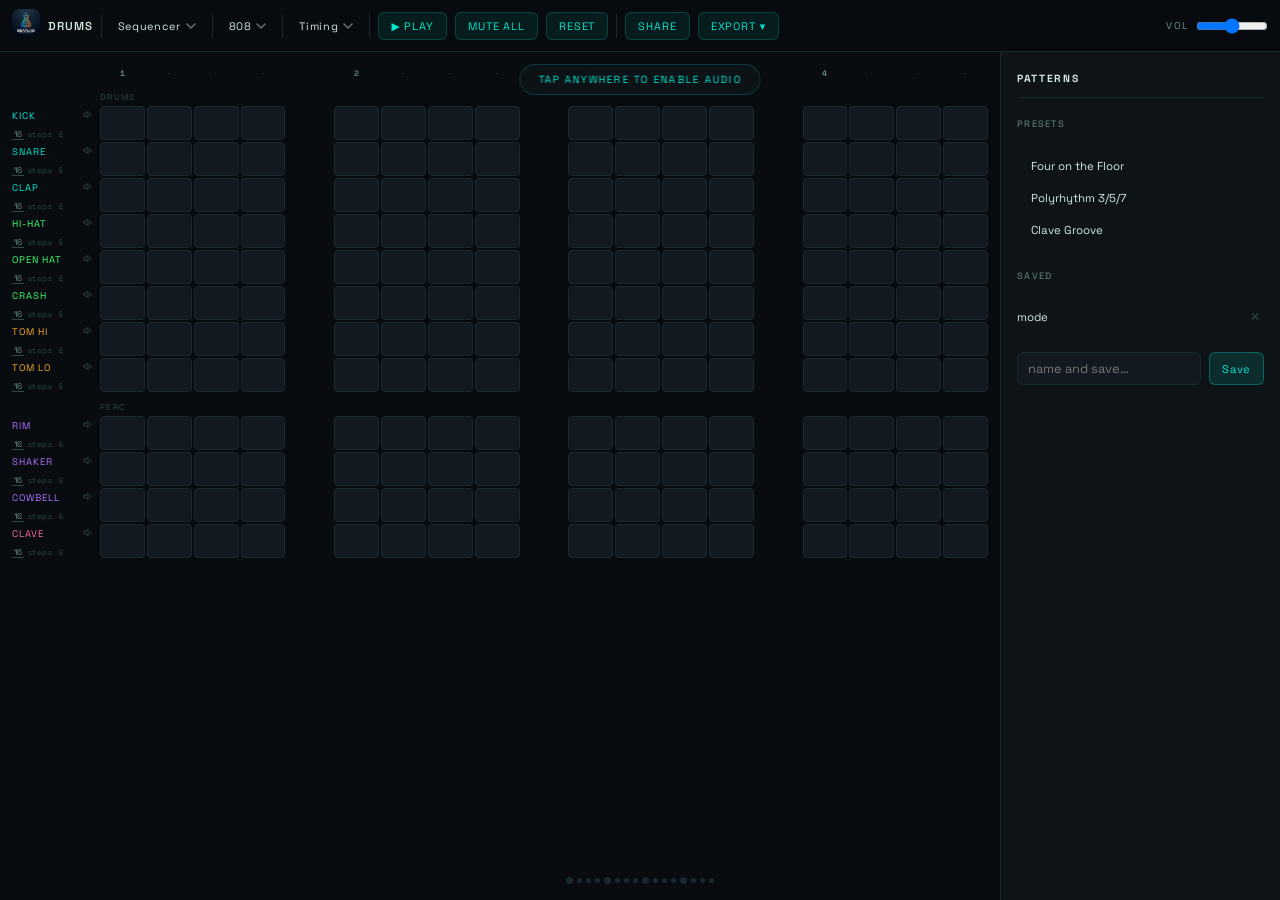
==== commit 1839cded: "Drums: WAV, MIDI, and stem export (offline render) Export dropdown in the sequencer topbar with thre" ====
--- a/drums/index.html
+++ b/drums/index.html
@@ -574,6 +574,7 @@
     <button class="topbar-btn" id="clear-btn">Reset</button>
     <div class="divider-v"></div>
     <button class="topbar-btn" id="share-btn">Share</button>
+    <button class="topbar-btn" id="export-drop-btn">Export ▾</button>
   </div>
 
   <div id="right-controls">
@@ -668,6 +669,7 @@
 <script type="module">
 import { makeImpulse, makePinkNoise, makeWhiteNoise } from '../core/audio.js';
 import { savePattern, loadPattern, listPatterns, deletePattern, getVolume, setVolume } from '../core/storage.js';
+import { audioBufferToWav, notesToMidi, makeZip, downloadBlob, safeName, renderOffline } from '../core/export.js';
 
 (() => {
   'use strict';
@@ -1377,8 +1379,9 @@
 
   function firePad(id, padEl) {
     if (!ctx) initAudio();
-    ctx.resume();
-    voice(id, ctx.currentTime + 0.01);
+    ctx.resume().then(() => {
+      voice(id, ctx.currentTime + 0.01);
+    });
     if (recActive) {
       const beat = (ctx.currentTime - recStartTime) / beatDuration();
       recEvents.push({ id, beat });
@@ -2454,6 +2457,129 @@
     });
   });
 
+  /* ── EXPORT (WAV / MIDI / stems) ──────────────────────────── */
+  // GM percussion note map (channel 10). Keyed by track id, fixed like KITS.
+  const GM_DRUM = {
+    kick:36, snare:38, clap:39, hihat:42, openhat:46, crash:49,
+    tomhi:50, tomlo:45, rim:37, shaker:70, cowbell:56, clave:75,
+  };
+
+  const _gcd = (a, b) => { while (b) { [a, b] = [b, a % b]; } return a; };
+  const _lcm = (a, b) => a / _gcd(a, b) * b;
+
+  // Full polymeter cycle in global steps: LCM of every track's effective length,
+  // so tracks that drift out of phase render one complete pass. Capped so an
+  // awkward set of lengths can't produce a minutes-long render.
+  function loopSteps() {
+    let L = STEPS;
+    TRACKS.forEach(t => { L = _lcm(L, state[t.id].trackLen || STEPS); });
+    return Math.min(L, 256);
+  }
+
+  // Offline render of the pattern. Reuses the exact live synthesis by swapping
+  // the module audio globals to an OfflineAudioContext for the (synchronous)
+  // scheduling pass, then restoring them before we await startRendering(). No
+  // await runs between swap and restore, so live playback is never disturbed.
+  // onlyTrack renders a single isolated track (for stems) and ignores its mute.
+  async function renderDrums(loops = 2, onlyTrack = null) {
+    const total = loopSteps() * loops;
+    const sd = stepDuration();
+    const startOffset = 0.02, tail = 2.5;
+    const duration = total * sd + startOffset + tail;
+    const live = { ctx, masterGain, compressor, reverbConvolver, reverbReturn, pinkBuf, whiteBuf };
+    return renderOffline({ duration, setup: (octx) => {
+      const oMaster = octx.createGain();
+      oMaster.gain.value = live.masterGain ? live.masterGain.gain.value : getVolume(0.5);
+      const oComp = octx.createDynamicsCompressor();
+      oComp.threshold.value = -18; oComp.ratio.value = 4;
+      oMaster.connect(oComp); oComp.connect(octx.destination);
+      const oConv = octx.createConvolver(); oConv.buffer = makeImpulse(octx, 2.2, 2.5);
+      const oReturn = octx.createGain(); oReturn.gain.value = 0.75;
+      oConv.connect(oReturn); oReturn.connect(oMaster);
+      const oPink = makePinkNoise(octx, 2), oWhite = makeWhiteNoise(octx, 2);
+      // swap module globals → offline
+      ctx = octx; masterGain = oMaster; compressor = oComp;
+      reverbConvolver = oConv; reverbReturn = oReturn; pinkBuf = oPink; whiteBuf = oWhite;
+      try {
+        for (let g = 0; g < total; g++) {
+          const time = startOffset + g * sd;
+          TRACKS.forEach(t => {
+            const ts = state[t.id];
+            if (onlyTrack) { if (t.id !== onlyTrack) return; }
+            else if (ts.muted) return;
+            const cell = ts.steps[g % (ts.trackLen || STEPS)];
+            if (cell && cell.on) voice(t.id, time);
+          });
+        }
+      } finally {
+        // restore live globals BEFORE the pending startRendering() await
+        ctx = live.ctx; masterGain = live.masterGain; compressor = live.compressor;
+        reverbConvolver = live.reverbConvolver; reverbReturn = live.reverbReturn;
+        pinkBuf = live.pinkBuf; whiteBuf = live.whiteBuf;
+      }
+    }});
+  }
+
+  // Pattern → Standard MIDI File. One loop; DAWs loop it. prob → velocity.
+  function drumsToMidi(loops = 1) {
+    const total = loopSteps() * loops;
+    const notes = [];
+    for (let g = 0; g < total; g++) {
+      const beat = g / STEPS_PER_BEAT; // quarter-note beats
+      TRACKS.forEach(t => {
+        const ts = state[t.id];
+        if (ts.muted) return;
+        const cell = ts.steps[g % (ts.trackLen || STEPS)];
+        if (cell && cell.on) notes.push({
+          start: beat, dur: 0.25, note: GM_DRUM[t.id],
+          vel: Math.round(127 * (cell.prob / 100)), ch: 9,
+        });
+      });
+    }
+    return notesToMidi(notes, { bpm, ppq: 480, endBeats: total / STEPS_PER_BEAT });
+  }
+
+  function exportTag() { return `beatlab-drums-${safeName(currentKit)}-${bpm}bpm`; }
+
+  // Flash a dropdown item's label while an async export runs.
+  async function withBtnBusy(btn, busyText, fn) {
+    const orig = btn.textContent;
+    btn.textContent = busyText; btn.disabled = true;
+    try { await fn(); btn.textContent = '✓ Done'; }
+    catch (e) { btn.textContent = '⚠ Failed'; console.error(e); }
+    finally { setTimeout(() => { btn.textContent = orig; btn.disabled = false; }, 1400); }
+  }
+
+  wireDropdown('export-drop-btn', 'export-menu');
+
+  document.getElementById('export-wav-btn').addEventListener('click', (e) => {
+    withBtnBusy(e.currentTarget, 'Rendering…', async () => {
+      const buf = await renderDrums(2);
+      downloadBlob(audioBufferToWav(buf), exportTag() + '.wav');
+    });
+  });
+
+  document.getElementById('export-mid-btn').addEventListener('click', (e) => {
+    withBtnBusy(e.currentTarget, 'Writing…', async () => {
+      const bytes = drumsToMidi(1);
+      downloadBlob(new Blob([bytes], { type: 'audio/midi' }), exportTag() + '.mid');
+    });
+  });
+
+  document.getElementById('export-stems-btn').addEventListener('click', (e) => {
+    withBtnBusy(e.currentTarget, 'Rendering…', async () => {
+      const files = [];
+      for (const t of TRACKS) {
+        if (!state[t.id].steps.some(c => c.on)) continue; // skip empty tracks
+        const buf = await renderDrums(2, t.id);
+        const data = new Uint8Array(await audioBufferToWav(buf).arrayBuffer());
+        files.push({ name: safeName(t.name) + '.wav', data });
+      }
+      if (!files.length) return;
+      downloadBlob(makeZip(files), exportTag() + '-stems.zip');
+    });
+  });
+
   /* ── INIT ─────────────────────────────────────────────────── */
   buildGrid(); rebuildBeatRow(); buildKitSelector(); buildPads(); initSeqDrag();
 
@@ -2554,6 +2680,11 @@
   <button class="tb-drop-item" id="mode-pads-btn">Pads</button>
 </div>
 <div class="tb-drop-menu" id="kit-menu"></div>
+<div class="tb-drop-menu" id="export-menu">
+  <button class="tb-drop-item" id="export-wav-btn">⬇ WAV audio</button>
+  <button class="tb-drop-item" id="export-mid-btn">⬇ MIDI file</button>
+  <button class="tb-drop-item" id="export-stems-btn">⬇ Stems (ZIP)</button>
+</div>
 <div class="tb-drop-menu" id="timing-menu">
   <div class="timing-row">
     <span class="timing-lbl">BPM</span>
